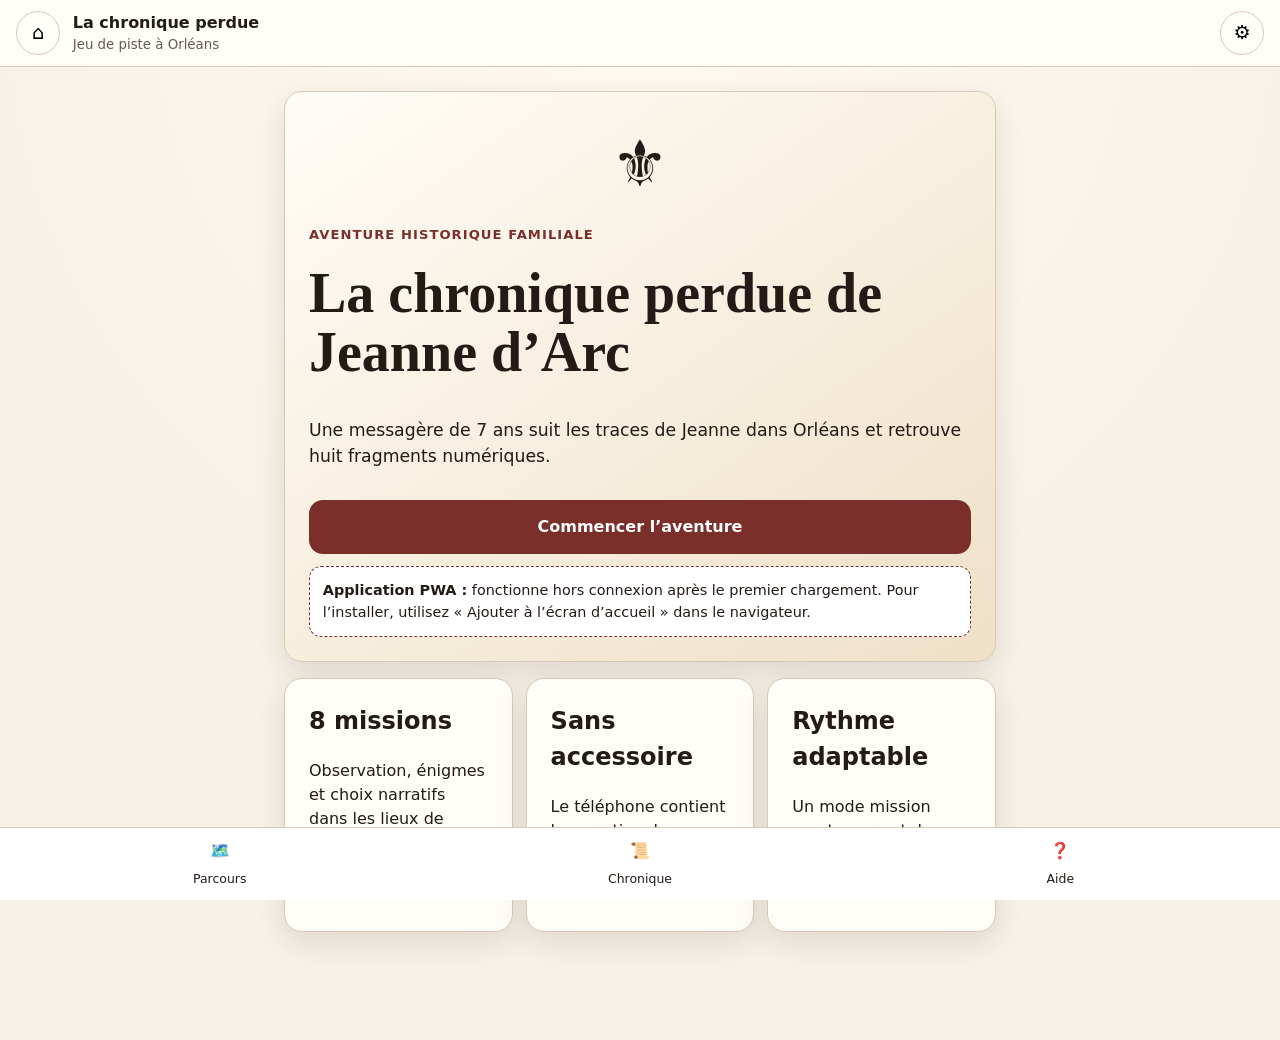
==== index.html @ 5a9aaa4d "Add files via upload" ====
<!doctype html>
<html lang="fr">
<head>
  <meta charset="utf-8">
  <meta name="viewport" content="width=device-width,initial-scale=1,viewport-fit=cover">
  <meta name="theme-color" content="#472d22">
  <meta name="description" content="Jeu de piste familial sur les traces de Jeanne d’Arc à Orléans.">
  <link rel="manifest" href="manifest.webmanifest">
  <link rel="icon" href="assets/icon-192.png">
  <link rel="apple-touch-icon" href="assets/icon-192.png">
  <link rel="stylesheet" href="styles.css">
  <title>La chronique perdue de Jeanne d’Arc</title>
</head>
<body>
  <a class="skip-link" href="#app">Aller au contenu</a>
  <header class="topbar">
    <button id="homeBtn" class="icon-btn" aria-label="Retour à l’accueil">⌂</button>
    <div>
      <strong>La chronique perdue</strong>
      <small id="subtitle">Jeu de piste à Orléans</small>
    </div>
    <button id="settingsBtn" class="icon-btn" aria-label="Ouvrir les réglages">⚙</button>
  </header>

  <main id="app" tabindex="-1" aria-live="polite"></main>

  <nav id="bottomNav" class="bottom-nav" aria-label="Navigation principale" hidden>
    <button data-nav="map">🗺️<span>Parcours</span></button>
    <button data-nav="chest">📜<span>Chronique</span></button>
    <button data-nav="help">❓<span>Aide</span></button>
  </nav>

  <dialog id="settingsDialog">
    <form method="dialog" class="dialog-card">
      <h2>Réglages</h2>
      <label class="switch-row"><span>Mode mission courte</span><input id="fatigueToggle" type="checkbox"></label>
      <label class="switch-row"><span>Lecture vocale</span><input id="speechToggle" type="checkbox"></label>
      <label>Contraste
        <select id="contrastSelect">
          <option value="normal">Normal</option>
          <option value="high">Renforcé</option>
        </select>
      </label>
      <button id="adultModeBtn" type="button" class="secondary">Mode adulte</button>
      <button value="close" class="primary">Fermer</button>
    </form>
  </dialog>

  <dialog id="adultDialog">
    <form method="dialog" class="dialog-card">
      <h2>Mode adulte</h2>
      <p class="muted">Ces commandes permettent de débloquer le parcours en cas d’imprévu.</p>
      <label>Étape active
        <select id="adultMissionSelect"></select>
      </label>
      <button id="adultUnlockBtn" type="button" class="secondary">Valider cette étape</button>
      <button id="adultResetBtn" type="button" class="danger">Réinitialiser l’aventure</button>
      <button value="close" class="primary">Fermer</button>
    </form>
  </dialog>

  <template id="toastTemplate"><div class="toast" role="status"></div></template>
  <script src="app.js" defer></script>
</body>
</html>
---- styles.css ----
:root{
  --bg:#f7f1e7;--surface:#fffdf8;--ink:#241a16;--muted:#685b53;--accent:#7a2f2a;--accent-2:#b68a3f;--line:#d8c8b7;--success:#2f6f4e;--danger:#9a2929;--shadow:0 10px 30px rgba(45,31,24,.12);--radius:18px
}
*{box-sizing:border-box}html{background:var(--bg);color:var(--ink);font-family:system-ui,-apple-system,Segoe UI,Roboto,sans-serif;line-height:1.5}body{margin:0;min-height:100vh;padding-bottom:84px;background:radial-gradient(circle at top,#fffaf0 0,var(--bg) 55%)}button,input,select,textarea{font:inherit}button{cursor:pointer}.skip-link{position:absolute;left:-999px}.skip-link:focus{left:1rem;top:1rem;background:#fff;padding:.7rem;z-index:99}.topbar{position:sticky;top:0;z-index:20;display:flex;align-items:center;gap:.8rem;padding:.7rem max(1rem,env(safe-area-inset-left));background:rgba(255,253,248,.96);backdrop-filter:blur(8px);border-bottom:1px solid var(--line)}.topbar>div{flex:1}.topbar strong,.topbar small{display:block}.topbar small{color:var(--muted)}.icon-btn{width:44px;height:44px;border:1px solid var(--line);border-radius:50%;background:var(--surface);font-size:1.2rem}main{width:min(760px,100%);margin:auto;padding:1rem}.hero,.card{background:var(--surface);border:1px solid var(--line);border-radius:var(--radius);box-shadow:var(--shadow)}.hero{padding:1.4rem;background:linear-gradient(145deg,#fffdf7,#efe0c7)}.hero-mark{font-size:4rem;text-align:center}.eyebrow{font-size:.82rem;letter-spacing:.08em;text-transform:uppercase;color:var(--accent);font-weight:800}.hero h1{font-family:Georgia,serif;font-size:clamp(2rem,7vw,3.5rem);line-height:1.05;margin:.4rem 0}.hero p{font-size:1.08rem}.stack{display:grid;gap:.8rem}.grid{display:grid;grid-template-columns:repeat(auto-fit,minmax(210px,1fr));gap:.8rem}.card{padding:1rem}.card h2,.card h3{margin-top:0}.muted{color:var(--muted)}.primary,.secondary,.danger,.choice,.big-action{display:block;width:100%;min-height:52px;border-radius:14px;padding:.8rem 1rem;font-weight:800;border:2px solid transparent}.primary,.big-action{background:var(--accent);color:#fff}.secondary{background:#fff;border-color:var(--accent);color:var(--accent)}.danger{background:#fff;border-color:var(--danger);color:var(--danger)}.choice{background:#fff;border-color:var(--line);text-align:left}.choice:hover,.choice:focus-visible{border-color:var(--accent);transform:translateY(-1px)}.choice.correct{border-color:var(--success);background:#eef8f2}.choice.wrong{border-color:var(--danger);background:#fff0ef}.progress{height:14px;background:#e4d9cc;border-radius:999px;overflow:hidden}.progress>span{display:block;height:100%;background:linear-gradient(90deg,var(--accent),var(--accent-2));transition:width .35s}.mission-list{display:grid;gap:.7rem}.mission-item{display:flex;gap:.8rem;align-items:center;padding:.9rem;background:var(--surface);border:1px solid var(--line);border-radius:14px}.mission-item.locked{opacity:.55}.mission-item.done{border-color:var(--success)}.mission-number{display:grid;place-items:center;flex:0 0 42px;height:42px;border-radius:50%;background:#efe1cf;font-weight:900}.fragment{display:inline-grid;place-items:center;min-width:72px;min-height:46px;padding:.4rem .8rem;border:2px solid var(--accent-2);background:#fff8dc;border-radius:8px;font-family:Georgia,serif;font-weight:900;box-shadow:0 3px 0 #c7a45f}.fragments{display:flex;gap:.6rem;flex-wrap:wrap}.fragment.locked{filter:grayscale(1);opacity:.32}.story-box{padding:1rem;border-left:5px solid var(--accent-2);background:#fff8e7;border-radius:8px}.observation-list{display:grid;gap:.6rem}.check-row{display:flex;align-items:center;gap:.7rem;padding:.75rem;border:1px solid var(--line);border-radius:12px;background:#fff}.check-row input{width:24px;height:24px}.bottom-nav{position:fixed;z-index:30;bottom:0;left:0;right:0;display:grid;grid-template-columns:repeat(3,1fr);padding:.45rem max(.6rem,env(safe-area-inset-left)) calc(.45rem + env(safe-area-inset-bottom));background:#fff;border-top:1px solid var(--line)}.bottom-nav button{border:0;background:none;display:grid;place-items:center;gap:.1rem;min-height:58px;color:var(--ink)}.bottom-nav span{font-size:.78rem}dialog{border:0;border-radius:20px;padding:0;max-width:min(92vw,480px);box-shadow:var(--shadow)}dialog::backdrop{background:rgba(20,12,8,.55)}.dialog-card{display:grid;gap:1rem;padding:1.2rem;min-width:min(86vw,420px)}label{display:grid;gap:.35rem;font-weight:700}input,select,textarea{width:100%;padding:.75rem;border:1px solid var(--line);border-radius:10px;background:#fff;color:var(--ink)}.switch-row{grid-template-columns:1fr auto;align-items:center}.switch-row input{width:26px;height:26px}.toast{position:fixed;left:50%;bottom:96px;transform:translateX(-50%);z-index:50;background:#241a16;color:white;padding:.8rem 1rem;border-radius:999px;box-shadow:var(--shadow);max-width:90vw;text-align:center}.badge{display:inline-block;padding:.25rem .55rem;border-radius:999px;background:#efe1cf;color:var(--accent);font-weight:800}.center{text-align:center}.large-icon{font-size:4rem}.final-scroll{font-family:Georgia,serif;font-size:clamp(1.3rem,5vw,2rem);text-align:center;background:#fff3c9;border:2px solid #b68a3f;padding:1.2rem;border-radius:10px}.drop-zone{display:flex;flex-wrap:wrap;gap:.5rem;min-height:70px;padding:.7rem;border:2px dashed var(--line);border-radius:12px;background:#fff}.draggable{touch-action:none}.hidden{display:none!important}body.high-contrast{--bg:#fff;--surface:#fff;--ink:#000;--muted:#222;--accent:#600;--accent-2:#6b4a00;--line:#555;--shadow:none}.install-note{border:1px dashed var(--accent);padding:.8rem;border-radius:12px;background:#fff}.small{font-size:.9rem}@media (min-width:700px){main{padding:1.5rem}.hero,.card{padding:1.5rem}}
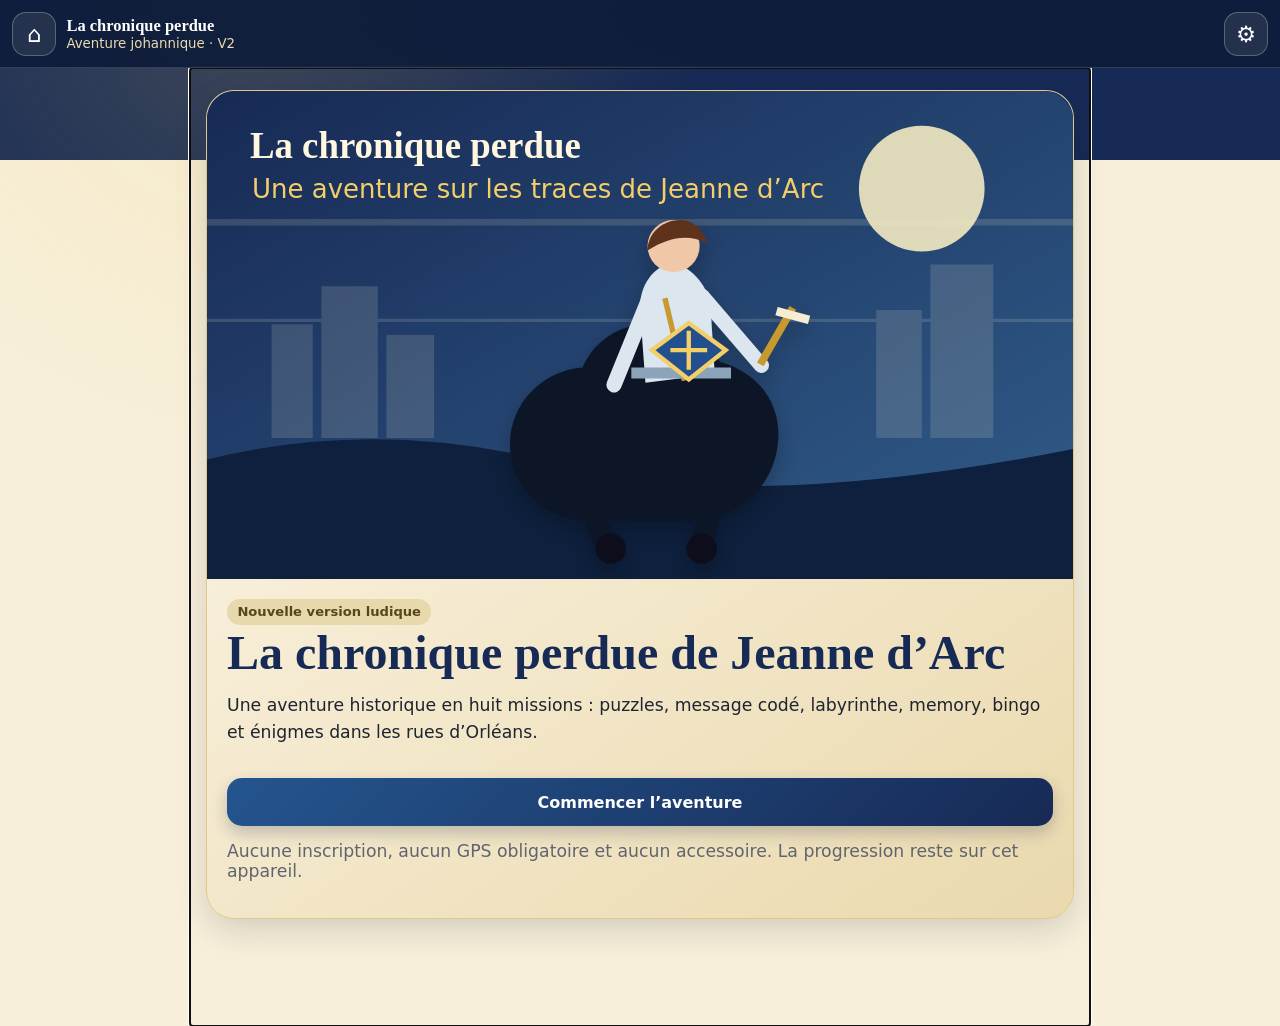
==== commit 9cbe5ebc: "Add files via upload" ====
--- a/index.html
+++ b/index.html
@@ -3,21 +3,28 @@
 <head>
   <meta charset="utf-8">
   <meta name="viewport" content="width=device-width,initial-scale=1,viewport-fit=cover">
-  <meta name="theme-color" content="#472d22">
-  <meta name="description" content="Jeu de piste familial sur les traces de Jeanne d’Arc à Orléans.">
+  <meta name="theme-color" content="#172a55">
+  <meta name="description" content="Jeu d’aventure historique familial sur les traces de Jeanne d’Arc à Orléans.">
+  <meta name="apple-mobile-web-app-capable" content="yes">
+  <meta name="apple-mobile-web-app-status-bar-style" content="black-translucent">
   <link rel="manifest" href="manifest.webmanifest">
   <link rel="icon" href="assets/icon-192.png">
   <link rel="apple-touch-icon" href="assets/icon-192.png">
   <link rel="stylesheet" href="styles.css">
-  <title>La chronique perdue de Jeanne d’Arc</title>
+  <title>La chronique perdue de Jeanne d’Arc — V2</title>
 </head>
 <body>
   <a class="skip-link" href="#app">Aller au contenu</a>
+
   <header class="topbar">
     <button id="homeBtn" class="icon-btn" aria-label="Retour à l’accueil">⌂</button>
-    <div>
+    <div class="brand">
       <strong>La chronique perdue</strong>
-      <small id="subtitle">Jeu de piste à Orléans</small>
+      <small id="subtitle">Aventure johannique · V2</small>
+    </div>
+    <div class="hud" id="hud" hidden aria-label="Progression">
+      <span title="Courage" id="courageHud">❤️❤️❤️</span>
+      <span title="Sceaux gagnés" id="sealHud">🛡️ 0</span>
     </div>
     <button id="settingsBtn" class="icon-btn" aria-label="Ouvrir les réglages">⚙</button>
   </header>
@@ -25,22 +32,28 @@
   <main id="app" tabindex="-1" aria-live="polite"></main>
 
   <nav id="bottomNav" class="bottom-nav" aria-label="Navigation principale" hidden>
-    <button data-nav="map">🗺️<span>Parcours</span></button>
-    <button data-nav="chest">📜<span>Chronique</span></button>
-    <button data-nav="help">❓<span>Aide</span></button>
+    <button data-nav="map" aria-label="Parcours"><span aria-hidden="true">🗺️</span><span>Parcours</span></button>
+    <button data-nav="inventory" aria-label="Inventaire"><span aria-hidden="true">🎒</span><span>Inventaire</span></button>
+    <button data-nav="chronicle" aria-label="Chronique"><span aria-hidden="true">📜</span><span>Chronique</span></button>
+    <button data-nav="help" aria-label="Aide"><span aria-hidden="true">❓</span><span>Aide</span></button>
   </nav>
 
   <dialog id="settingsDialog">
     <form method="dialog" class="dialog-card">
-      <h2>Réglages</h2>
+      <div class="dialog-heading">
+        <h2>Réglages</h2>
+        <button value="close" class="close-btn" aria-label="Fermer">×</button>
+      </div>
       <label class="switch-row"><span>Mode mission courte</span><input id="fatigueToggle" type="checkbox"></label>
-      <label class="switch-row"><span>Lecture vocale</span><input id="speechToggle" type="checkbox"></label>
+      <label class="switch-row"><span>Sons et voix</span><input id="soundToggle" type="checkbox"></label>
+      <label class="switch-row"><span>Réduire les animations</span><input id="motionToggle" type="checkbox"></label>
       <label>Contraste
         <select id="contrastSelect">
           <option value="normal">Normal</option>
           <option value="high">Renforcé</option>
         </select>
       </label>
+      <button id="installBtn" type="button" class="secondary" hidden>Installer l’application</button>
       <button id="adultModeBtn" type="button" class="secondary">Mode adulte</button>
       <button value="close" class="primary">Fermer</button>
     </form>
@@ -48,18 +61,22 @@
 
   <dialog id="adultDialog">
     <form method="dialog" class="dialog-card">
-      <h2>Mode adulte</h2>
-      <p class="muted">Ces commandes permettent de débloquer le parcours en cas d’imprévu.</p>
-      <label>Étape active
+      <div class="dialog-heading">
+        <h2>Mode adulte</h2>
+        <button value="close" class="close-btn" aria-label="Fermer">×</button>
+      </div>
+      <p class="muted">Ces commandes servent uniquement en cas de fermeture, de fatigue ou de blocage technique.</p>
+      <label>Étape à ouvrir
         <select id="adultMissionSelect"></select>
       </label>
       <button id="adultUnlockBtn" type="button" class="secondary">Valider cette étape</button>
+      <button id="adultCourageBtn" type="button" class="secondary">Rendre tout le courage</button>
       <button id="adultResetBtn" type="button" class="danger">Réinitialiser l’aventure</button>
       <button value="close" class="primary">Fermer</button>
     </form>
   </dialog>
 
-  <template id="toastTemplate"><div class="toast" role="status"></div></template>
+  <div id="toastRegion" class="toast-region" aria-live="assertive" aria-atomic="true"></div>
   <script src="app.js" defer></script>
 </body>
 </html>
--- a/styles.css
+++ b/styles.css
@@ -1,4 +1,68 @@
 :root{
-  --bg:#f7f1e7;--surface:#fffdf8;--ink:#241a16;--muted:#685b53;--accent:#7a2f2a;--accent-2:#b68a3f;--line:#d8c8b7;--success:#2f6f4e;--danger:#9a2929;--shadow:0 10px 30px rgba(45,31,24,.12);--radius:18px
+  --navy:#172a55;--navy-2:#0e1d3b;--blue:#24558f;--gold:#d7aa43;--gold-2:#f2ce68;
+  --red:#a93645;--green:#2d7a50;--paper:#f7efd9;--paper-2:#fffaf0;--ink:#1e2430;
+  --muted:#5f6570;--line:#d9cba8;--shadow:0 12px 32px rgba(21,28,50,.15);--radius:22px;
+  font-family:ui-rounded,"SF Pro Rounded","Segoe UI",system-ui,-apple-system,sans-serif;color-scheme:light;
 }
-*{box-sizing:border-box}html{background:var(--bg);color:var(--ink);font-family:system-ui,-apple-system,Segoe UI,Roboto,sans-serif;line-height:1.5}body{margin:0;min-height:100vh;padding-bottom:84px;background:radial-gradient(circle at top,#fffaf0 0,var(--bg) 55%)}button,input,select,textarea{font:inherit}button{cursor:pointer}.skip-link{position:absolute;left:-999px}.skip-link:focus{left:1rem;top:1rem;background:#fff;padding:.7rem;z-index:99}.topbar{position:sticky;top:0;z-index:20;display:flex;align-items:center;gap:.8rem;padding:.7rem max(1rem,env(safe-area-inset-left));background:rgba(255,253,248,.96);backdrop-filter:blur(8px);border-bottom:1px solid var(--line)}.topbar>div{flex:1}.topbar strong,.topbar small{display:block}.topbar small{color:var(--muted)}.icon-btn{width:44px;height:44px;border:1px solid var(--line);border-radius:50%;background:var(--surface);font-size:1.2rem}main{width:min(760px,100%);margin:auto;padding:1rem}.hero,.card{background:var(--surface);border:1px solid var(--line);border-radius:var(--radius);box-shadow:var(--shadow)}.hero{padding:1.4rem;background:linear-gradient(145deg,#fffdf7,#efe0c7)}.hero-mark{font-size:4rem;text-align:center}.eyebrow{font-size:.82rem;letter-spacing:.08em;text-transform:uppercase;color:var(--accent);font-weight:800}.hero h1{font-family:Georgia,serif;font-size:clamp(2rem,7vw,3.5rem);line-height:1.05;margin:.4rem 0}.hero p{font-size:1.08rem}.stack{display:grid;gap:.8rem}.grid{display:grid;grid-template-columns:repeat(auto-fit,minmax(210px,1fr));gap:.8rem}.card{padding:1rem}.card h2,.card h3{margin-top:0}.muted{color:var(--muted)}.primary,.secondary,.danger,.choice,.big-action{display:block;width:100%;min-height:52px;border-radius:14px;padding:.8rem 1rem;font-weight:800;border:2px solid transparent}.primary,.big-action{background:var(--accent);color:#fff}.secondary{background:#fff;border-color:var(--accent);color:var(--accent)}.danger{background:#fff;border-color:var(--danger);color:var(--danger)}.choice{background:#fff;border-color:var(--line);text-align:left}.choice:hover,.choice:focus-visible{border-color:var(--accent);transform:translateY(-1px)}.choice.correct{border-color:var(--success);background:#eef8f2}.choice.wrong{border-color:var(--danger);background:#fff0ef}.progress{height:14px;background:#e4d9cc;border-radius:999px;overflow:hidden}.progress>span{display:block;height:100%;background:linear-gradient(90deg,var(--accent),var(--accent-2));transition:width .35s}.mission-list{display:grid;gap:.7rem}.mission-item{display:flex;gap:.8rem;align-items:center;padding:.9rem;background:var(--surface);border:1px solid var(--line);border-radius:14px}.mission-item.locked{opacity:.55}.mission-item.done{border-color:var(--success)}.mission-number{display:grid;place-items:center;flex:0 0 42px;height:42px;border-radius:50%;background:#efe1cf;font-weight:900}.fragment{display:inline-grid;place-items:center;min-width:72px;min-height:46px;padding:.4rem .8rem;border:2px solid var(--accent-2);background:#fff8dc;border-radius:8px;font-family:Georgia,serif;font-weight:900;box-shadow:0 3px 0 #c7a45f}.fragments{display:flex;gap:.6rem;flex-wrap:wrap}.fragment.locked{filter:grayscale(1);opacity:.32}.story-box{padding:1rem;border-left:5px solid var(--accent-2);background:#fff8e7;border-radius:8px}.observation-list{display:grid;gap:.6rem}.check-row{display:flex;align-items:center;gap:.7rem;padding:.75rem;border:1px solid var(--line);border-radius:12px;background:#fff}.check-row input{width:24px;height:24px}.bottom-nav{position:fixed;z-index:30;bottom:0;left:0;right:0;display:grid;grid-template-columns:repeat(3,1fr);padding:.45rem max(.6rem,env(safe-area-inset-left)) calc(.45rem + env(safe-area-inset-bottom));background:#fff;border-top:1px solid var(--line)}.bottom-nav button{border:0;background:none;display:grid;place-items:center;gap:.1rem;min-height:58px;color:var(--ink)}.bottom-nav span{font-size:.78rem}dialog{border:0;border-radius:20px;padding:0;max-width:min(92vw,480px);box-shadow:var(--shadow)}dialog::backdrop{background:rgba(20,12,8,.55)}.dialog-card{display:grid;gap:1rem;padding:1.2rem;min-width:min(86vw,420px)}label{display:grid;gap:.35rem;font-weight:700}input,select,textarea{width:100%;padding:.75rem;border:1px solid var(--line);border-radius:10px;background:#fff;color:var(--ink)}.switch-row{grid-template-columns:1fr auto;align-items:center}.switch-row input{width:26px;height:26px}.toast{position:fixed;left:50%;bottom:96px;transform:translateX(-50%);z-index:50;background:#241a16;color:white;padding:.8rem 1rem;border-radius:999px;box-shadow:var(--shadow);max-width:90vw;text-align:center}.badge{display:inline-block;padding:.25rem .55rem;border-radius:999px;background:#efe1cf;color:var(--accent);font-weight:800}.center{text-align:center}.large-icon{font-size:4rem}.final-scroll{font-family:Georgia,serif;font-size:clamp(1.3rem,5vw,2rem);text-align:center;background:#fff3c9;border:2px solid #b68a3f;padding:1.2rem;border-radius:10px}.drop-zone{display:flex;flex-wrap:wrap;gap:.5rem;min-height:70px;padding:.7rem;border:2px dashed var(--line);border-radius:12px;background:#fff}.draggable{touch-action:none}.hidden{display:none!important}body.high-contrast{--bg:#fff;--surface:#fff;--ink:#000;--muted:#222;--accent:#600;--accent-2:#6b4a00;--line:#555;--shadow:none}.install-note{border:1px dashed var(--accent);padding:.8rem;border-radius:12px;background:#fff}.small{font-size:.9rem}@media (min-width:700px){main{padding:1.5rem}.hero,.card{padding:1.5rem}}
+*{box-sizing:border-box}
+[hidden]{display:none!important}
+html{min-height:100%;background:var(--navy-2)}
+body{margin:0;min-height:100vh;background:
+  radial-gradient(circle at 20% 0%,rgba(242,206,104,.18),transparent 28rem),
+  linear-gradient(180deg,var(--navy) 0 10rem,var(--paper) 10rem 100%);color:var(--ink)}
+button,input,select,textarea{font:inherit}
+button{touch-action:manipulation}
+button:focus-visible,input:focus-visible,select:focus-visible,textarea:focus-visible{outline:4px solid #ffcf48;outline-offset:3px}
+.skip-link{position:fixed;top:0;left:0;transform:translateY(-140%);background:#fff;color:#000;padding:.75rem;z-index:1000}.skip-link:focus{transform:none}
+.topbar{position:sticky;top:0;z-index:20;display:flex;align-items:center;gap:.65rem;min-height:68px;padding:calc(.55rem + env(safe-area-inset-top)) .75rem .55rem;color:#fff;background:rgba(14,29,59,.94);backdrop-filter:blur(14px);border-bottom:1px solid rgba(255,255,255,.14)}
+.brand{display:flex;flex-direction:column;min-width:0;flex:1}.brand strong{font-family:Georgia,serif;font-size:1.03rem;white-space:nowrap;overflow:hidden;text-overflow:ellipsis}.brand small{color:#e9dcae}
+.icon-btn,.close-btn{border:1px solid rgba(255,255,255,.25);background:rgba(255,255,255,.09);color:#fff;border-radius:14px;width:44px;height:44px;font-size:1.4rem;display:grid;place-items:center;cursor:pointer}
+.hud{display:flex;align-items:center;gap:.5rem;font-size:.82rem;white-space:nowrap}.hud span{padding:.38rem .5rem;border-radius:999px;background:rgba(255,255,255,.1)}
+main{width:min(900px,100%);margin:0 auto;padding:1rem 1rem calc(6.7rem + env(safe-area-inset-bottom));min-height:calc(100vh - 68px)}
+.bottom-nav{position:fixed;z-index:30;left:50%;bottom:max(.65rem,env(safe-area-inset-bottom));transform:translateX(-50%);width:min(680px,calc(100% - 1rem));display:grid;grid-template-columns:repeat(4,1fr);gap:.25rem;padding:.45rem;background:rgba(14,29,59,.96);border:1px solid rgba(255,255,255,.18);box-shadow:0 12px 30px rgba(0,0,0,.28);border-radius:22px;backdrop-filter:blur(16px)}
+.bottom-nav button{border:0;background:transparent;color:#fff;border-radius:16px;display:flex;flex-direction:column;align-items:center;gap:.14rem;padding:.52rem .2rem;cursor:pointer;font-size:.76rem}.bottom-nav button>span:first-child{font-size:1.35rem}.bottom-nav button.active{background:rgba(242,206,104,.2);color:#ffe9a8}
+.hero{overflow:hidden;position:relative;background:linear-gradient(145deg,#fffaf0,#ead9ad);border:1px solid #e0c987;border-radius:28px;box-shadow:var(--shadow)}
+.hero-visual{width:100%;aspect-ratio:16/9;display:block;object-fit:cover;background:var(--navy)}
+.hero-body{padding:1.25rem}.hero h1,.card h1{font:700 clamp(1.75rem,7vw,3rem)/1.02 Georgia,serif;color:var(--navy);margin:.25rem 0 .7rem}.hero p{font-size:1.08rem}
+.card{background:var(--paper-2);border:1px solid var(--line);border-radius:var(--radius);box-shadow:var(--shadow);padding:1.15rem}.card+.card{margin-top:1rem}
+.stack>*+*{margin-top:.9rem}.center{text-align:center}.muted{color:var(--muted)}.small{font-size:.88rem}.eyebrow{text-transform:uppercase;letter-spacing:.11em;font-weight:800;font-size:.78rem;color:#7c5b1c}.lead{font-size:1.1rem;line-height:1.58}.fine{font-size:.82rem;color:var(--muted)}
+.primary,.secondary,.danger,.choice,.tile-btn,.memory-card,.token,.dpad button,.bingo-card,.sort-card,.route-card{min-height:48px;border-radius:15px;border:0;padding:.78rem 1rem;font-weight:800;cursor:pointer;transition:transform .15s ease,box-shadow .15s ease,background .15s ease}
+.primary{width:100%;background:linear-gradient(135deg,var(--blue),var(--navy));color:#fff;box-shadow:0 7px 16px rgba(23,42,85,.24)}.primary:hover,.primary:active{transform:translateY(-1px)}
+.secondary{width:100%;background:#eee2c6;color:var(--navy);border:1px solid #d8c28e}.danger{width:100%;background:#ffe2e4;color:#751d28;border:1px solid #d89aa2}
+.button-row{display:flex;gap:.65rem;flex-wrap:wrap}.button-row>*{flex:1 1 180px}.compact{width:auto;min-height:42px;padding:.55rem .85rem}
+.badge{display:inline-flex;align-items:center;gap:.4rem;padding:.35rem .65rem;border-radius:999px;background:#e8d9ad;color:#59451d;font-weight:800;font-size:.82rem}.badge.blue{background:#dce8f5;color:#173e70}.badge.green{background:#dcefe4;color:#1e613c}
+.story-box{padding:1rem;border:1px solid #dbc68f;border-radius:18px;background:linear-gradient(135deg,#fff8e5,#f0dfb5);line-height:1.55}.story-box strong{color:var(--navy)}
+.fact-box{display:grid;grid-template-columns:auto 1fr;gap:.75rem;align-items:start;padding:.9rem;border-radius:17px;background:#e9f1f8;border:1px solid #c4d7e8}.fact-box .fact-icon{font-size:1.55rem}
+.progress-shell{height:12px;background:#dfd3b7;border-radius:999px;overflow:hidden}.progress-bar{height:100%;background:linear-gradient(90deg,var(--gold),var(--blue));border-radius:inherit;transition:width .45s ease}
+.map-head{display:flex;align-items:flex-end;justify-content:space-between;gap:1rem}.map-grid{display:grid;gap:.8rem;margin-top:1rem}.mission-card{display:grid;grid-template-columns:74px 1fr auto;gap:.8rem;align-items:center;background:#fffaf0;border:1px solid var(--line);border-radius:20px;padding:.72rem;box-shadow:0 5px 16px rgba(25,33,53,.08)}.mission-card.locked{opacity:.62;filter:saturate(.55)}.mission-card.completed{border-color:#83b69a;background:#f3fbf6}.mission-card img{width:74px;height:60px;object-fit:cover;border-radius:13px;background:var(--navy)}.mission-card h3{margin:0 0 .2rem;font:700 1.04rem Georgia,serif;color:var(--navy)}.mission-card p{margin:0;font-size:.84rem;color:var(--muted)}.mission-card .state{font-size:1.25rem}
+.mission-visual{width:100%;aspect-ratio:16/9;object-fit:cover;border-radius:18px;background:var(--navy);box-shadow:0 8px 20px rgba(16,28,50,.2)}
+.mission-title{display:flex;gap:.75rem;align-items:flex-start}.mission-number{display:grid;place-items:center;flex:0 0 48px;height:48px;border-radius:50%;background:var(--navy);color:#fff;font-weight:900}.mission-title h1{margin:0}.mission-title p{margin:.3rem 0 0}
+.game-panel{margin-top:1rem;padding:1rem;background:linear-gradient(180deg,#fffdf7,#f2e5c5);border:1px solid #d9c28b;border-radius:20px}.game-panel h2{font:700 1.45rem Georgia,serif;color:var(--navy);margin:.1rem 0 .6rem}.game-instructions{line-height:1.5;color:#404756}
+.game-status{display:flex;justify-content:space-between;align-items:center;gap:.7rem;margin:.8rem 0;padding:.65rem .8rem;border-radius:14px;background:#fff;border:1px dashed #c9b37e;font-size:.9rem}
+.puzzle-grid{display:grid;grid-template-columns:repeat(3,1fr);gap:5px;max-width:600px;margin:1rem auto;aspect-ratio:3/2;background:var(--navy);border:7px solid #d0a74c;border-radius:16px;overflow:hidden}.puzzle-tile{border:0;border-radius:5px;background-repeat:no-repeat;background-size:300% 200%;min-width:0;min-height:0;padding:0;cursor:pointer}.puzzle-tile.selected{outline:5px solid #ffdc61;outline-offset:-5px;filter:brightness(1.2)}.puzzle-tile.solved{animation:tileGlow .6s ease}
+@keyframes tileGlow{50%{filter:brightness(1.4);transform:scale(.97)}}
+.choice-grid{display:grid;gap:.65rem}.choice{width:100%;text-align:left;background:#fff;color:var(--ink);border:2px solid #d8c99f}.choice:hover{border-color:var(--blue)}.choice.correct{background:#daf1e3;border-color:#2d8a56}.choice.wrong{background:#ffe2e4;border-color:#b83545;animation:shake .35s ease}.choice[disabled]{cursor:default}
+@keyframes shake{25%{transform:translateX(-7px)}50%{transform:translateX(7px)}75%{transform:translateX(-4px)}}
+.legend-grid{display:grid;grid-template-columns:repeat(5,1fr);gap:.4rem;margin:1rem 0}.legend-item{text-align:center;padding:.65rem .25rem;background:#fff;border:1px solid var(--line);border-radius:13px}.legend-item span{display:block;font-size:1.6rem}.cipher-sequence{display:flex;justify-content:center;gap:.45rem;flex-wrap:wrap;margin:1rem 0}.cipher-symbol{display:grid;place-items:center;width:55px;height:55px;border-radius:15px;background:var(--navy);font-size:1.8rem}.letter-slots,.letter-bank,.date-slots{display:flex;justify-content:center;gap:.45rem;flex-wrap:wrap;margin:.9rem 0}.letter-slot{width:48px;height:52px;border:2px dashed #9f8851;border-radius:12px;background:#fff;display:grid;place-items:center;font-size:1.35rem;font-weight:900}.token{min-width:50px;background:#fff;border:2px solid #cbb681;color:var(--navy)}.token.used{opacity:.3;pointer-events:none}.token.good{background:#dff3e6;border-color:#4d9a69}
+.truth-card{padding:1rem;border-radius:17px;background:#fff;border:1px solid var(--line);text-align:center}.truth-actions{display:grid;grid-template-columns:1fr 1fr;gap:.6rem;margin-top:.8rem}
+.route-grid{display:grid;gap:.8rem}.route-card{display:grid;grid-template-columns:auto 1fr;gap:.8rem;text-align:left;background:#fff;border:2px solid #d5c49a}.route-card .route-icon{font-size:2rem}.route-meta{display:flex;gap:.4rem;flex-wrap:wrap;margin-top:.35rem}.risk{font-size:.75rem;border-radius:999px;padding:.2rem .45rem;background:#eee}.risk.low{background:#dff2e5;color:#23613d}.risk.medium{background:#fff0c6;color:#795c13}.risk.high{background:#ffe0e3;color:#7a1d2a}
+.maze-wrap{overflow:auto}.maze{--cols:5;display:grid;grid-template-columns:repeat(var(--cols),minmax(45px,1fr));gap:3px;max-width:430px;margin:1rem auto;background:#60472e;padding:6px;border-radius:16px}.cell{aspect-ratio:1;display:grid;place-items:center;border-radius:6px;background:#f1dfb6;font-size:1.5rem}.cell.wall{background:#60472e}.cell.patrol{background:#f2b6ba}.cell.exit{background:#b7dec4}.cell.player{box-shadow:inset 0 0 0 4px #1f4f8e;background:#e5edfa}.dpad{display:grid;grid-template-columns:repeat(3,58px);grid-template-rows:repeat(2,52px);justify-content:center;gap:.35rem}.dpad button{background:var(--navy);color:#fff;font-size:1.35rem;padding:0}.dpad .up{grid-column:2}.dpad .left{grid-column:1;grid-row:2}.dpad .down{grid-column:2;grid-row:2}.dpad .right{grid-column:3;grid-row:2}
+.icon-grid{display:grid;grid-template-columns:repeat(3,1fr);gap:.6rem}.icon-choice{min-height:95px;text-align:center;background:#fff;border:2px solid var(--line);border-radius:17px;padding:.65rem;cursor:pointer}.icon-choice span{display:block;font-size:2.2rem;margin-bottom:.25rem}.icon-choice.correct{background:#dff3e6;border-color:#3e9560}.icon-choice.wrong{background:#ffe0e4;border-color:#b73e4d}
+.sort-area{display:grid;grid-template-columns:1fr 1fr;gap:.65rem;margin-top:.8rem}.sort-zone{min-height:150px;padding:.7rem;border:2px dashed #b59e67;border-radius:16px;background:rgba(255,255,255,.55)}.sort-zone h3{font-size:.95rem;text-align:center;color:var(--navy);margin:.1rem 0 .6rem}.sort-zone.active{border-color:var(--blue);background:#e5effa}.sort-deck{display:grid;gap:.55rem;margin:1rem 0}.sort-card{text-align:left;background:#fff;border:2px solid var(--line)}.sort-card.selected{border-color:var(--gold);background:#fff5d7}.placed-card{font-size:.8rem;padding:.45rem;border-radius:10px;background:#fff;margin:.35rem 0;border:1px solid #d5c49a}
+.sequence-stage{display:flex;justify-content:center;gap:.55rem;min-height:82px;margin:1rem 0}.sigil{width:64px;height:64px;display:grid;place-items:center;border-radius:18px;background:#e8dcc0;border:2px solid #c2aa72;font-size:2rem;transition:transform .2s ease,background .2s ease}.sigil.flash{transform:scale(1.16);background:#ffe48a;box-shadow:0 0 0 7px rgba(242,206,104,.28)}.sequence-buttons{display:grid;grid-template-columns:repeat(4,1fr);gap:.55rem}.sequence-buttons button{min-height:68px;font-size:1.9rem;background:#fff;border:2px solid var(--line);border-radius:16px}
+.bingo-grid{display:grid;grid-template-columns:repeat(2,1fr);gap:.6rem}.bingo-card{text-align:center;background:#fff;border:2px solid var(--line);min-height:98px}.bingo-card span{display:block;font-size:2rem}.bingo-card.found{background:#dff3e6;border-color:#3d9660;transform:scale(.98)}
+.memory-grid{display:grid;grid-template-columns:repeat(4,1fr);gap:.5rem;perspective:800px}.memory-card{position:relative;min-height:100px;padding:.4rem;background:var(--navy);color:#fff;border:2px solid #d4b45f;transform-style:preserve-3d}.memory-card.revealed,.memory-card.matched{background:#fff;color:var(--ink)}.memory-card.matched{border-color:#3d9660;background:#e5f5ea}.memory-card .front{font-size:2rem}.memory-card .back{display:none;font-size:.78rem;font-weight:800}.memory-card.revealed .front,.memory-card.matched .front{display:none}.memory-card.revealed .back,.memory-card.matched .back{display:block}
+.fragments{display:flex;flex-wrap:wrap;gap:.5rem;justify-content:center}.fragment{font:800 .96rem Georgia,serif;color:#3e2c17;background:linear-gradient(135deg,#fff3c7,#e5c875);border:2px solid #a77b27;border-radius:10px;padding:.7rem .82rem;box-shadow:0 4px 8px rgba(73,51,15,.15);transform:rotate(var(--tilt,0deg))}.fragment.locked{filter:grayscale(1);opacity:.45}.fragment-button{cursor:pointer}.fragment-button.selected{opacity:.35;pointer-events:none}.chronicle-target{min-height:120px;padding:1rem;border:3px dashed #b08b3f;border-radius:18px;background:#f1dfb1;display:flex;align-items:center;align-content:center;justify-content:center;flex-wrap:wrap;gap:.45rem}
+.inventory-grid{display:grid;grid-template-columns:repeat(2,1fr);gap:.75rem}.inventory-item{padding:1rem;border-radius:18px;text-align:center;background:#fff;border:1px solid var(--line)}.inventory-item .item-icon{font-size:2.5rem}.inventory-item.locked{filter:grayscale(1);opacity:.5}.inventory-item h3{font-size:.95rem;margin:.45rem 0 .2rem;color:var(--navy)}
+.reward{position:relative;overflow:hidden;background:radial-gradient(circle at 50% 15%,#fff7c6,#ecd184 36%,#1e3f72 110%);min-height:70vh;display:grid;place-items:center;text-align:center;border-radius:28px;padding:2rem 1rem;box-shadow:var(--shadow)}.reward-icon{font-size:5rem;animation:rewardPop .8s cubic-bezier(.2,.9,.2,1.2)}@keyframes rewardPop{0%{transform:scale(.2) rotate(-20deg);opacity:0}70%{transform:scale(1.15) rotate(4deg)}100%{transform:scale(1);opacity:1}}.reward h1{font:800 2.2rem Georgia,serif;color:var(--navy);margin:.4rem 0}.seal-burst{position:absolute;inset:0;pointer-events:none}.spark{position:absolute;font-size:1.2rem;animation:spark 1.2s ease-out forwards}@keyframes spark{0%{transform:translate(0,0) scale(.3);opacity:0}20%{opacity:1}100%{transform:translate(var(--x),var(--y)) scale(1.1);opacity:0}}
+.diploma{background:#fff8df;border:8px double #a77b27;padding:1.4rem;text-align:center;border-radius:10px;box-shadow:var(--shadow)}.diploma h1{font:800 2rem Georgia,serif;color:var(--navy)}.diploma-name{font:800 2rem Georgia,serif;color:#8b2635;border-bottom:2px solid #c7a552;display:inline-block;padding:.2rem 1rem}.final-scroll{font:800 1.15rem Georgia,serif;background:#ead08a;padding:1rem;border-radius:12px;border:2px solid #a77b27;margin:1rem 0}.stars{font-size:1.6rem;letter-spacing:.15rem}
+.confetti{position:fixed;inset:0;pointer-events:none;z-index:90;overflow:hidden}.confetti i{position:absolute;top:-20px;width:10px;height:18px;background:var(--c);animation:fall var(--d) linear forwards;transform:rotate(var(--r))}@keyframes fall{to{transform:translate(var(--x),110vh) rotate(720deg)}}
+dialog{border:0;padding:0;background:transparent;max-width:min(520px,calc(100% - 1rem));width:100%}dialog::backdrop{background:rgba(4,10,24,.72);backdrop-filter:blur(3px)}.dialog-card{background:var(--paper-2);border:1px solid var(--line);border-radius:22px;padding:1rem;box-shadow:0 30px 80px rgba(0,0,0,.35)}.dialog-heading{display:flex;align-items:center;justify-content:space-between}.dialog-heading h2{margin:0;font-family:Georgia,serif;color:var(--navy)}.close-btn{color:var(--navy);background:#eee2c6;border-color:#d4bf89}.dialog-card label{display:flex;flex-direction:column;gap:.4rem;margin:.85rem 0;font-weight:700}.dialog-card select,.dialog-card input[type=text],.dialog-card textarea{width:100%;border:2px solid #cbb98f;border-radius:12px;padding:.75rem;background:#fff;color:var(--ink)}.switch-row{flex-direction:row!important;align-items:center;justify-content:space-between}.switch-row input{width:24px;height:24px}
+.setup-form label{display:block;font-weight:800;margin:.8rem 0}.setup-form input[type=text]{width:100%;padding:.85rem;border:2px solid #c9b47f;border-radius:14px;background:#fff}.helper-row{display:flex;align-items:center;gap:.55rem;padding:.8rem;border-radius:15px;background:#f1e5c9}.helper-row input{width:23px;height:23px}
+.toast-region{position:fixed;z-index:100;left:50%;bottom:calc(6.4rem + env(safe-area-inset-bottom));transform:translateX(-50%);width:min(520px,calc(100% - 1.2rem));display:grid;gap:.4rem;pointer-events:none}.toast{padding:.8rem 1rem;border-radius:14px;background:#111c35;color:#fff;box-shadow:0 8px 24px rgba(0,0,0,.28);animation:toastIn .25s ease}.toast.good{background:#1f6841}.toast.bad{background:#8b2534}@keyframes toastIn{from{transform:translateY(10px);opacity:0}}
+.hidden{display:none!important}
+body.high-contrast{--paper:#fff;--paper-2:#fff;--ink:#000;--muted:#292929;--line:#555;--blue:#003c78;--navy:#001f4b;--gold:#8a6100}body.high-contrast .card,body.high-contrast .hero{border-width:2px}body.high-contrast .choice,body.high-contrast .token{border-color:#333}
+body.reduced-motion *,body.reduced-motion *::before,body.reduced-motion *::after{animation-duration:.001ms!important;animation-iteration-count:1!important;scroll-behavior:auto!important;transition-duration:.001ms!important}
+@media(min-width:700px){main{padding-top:1.4rem}.map-grid{grid-template-columns:1fr 1fr}.route-grid{grid-template-columns:repeat(3,1fr)}.inventory-grid{grid-template-columns:repeat(4,1fr)}.bingo-grid{grid-template-columns:repeat(4,1fr)}.memory-grid{grid-template-columns:repeat(4,1fr)}.mission-card{grid-template-columns:95px 1fr auto}.mission-card img{width:95px;height:72px}}
+@media(max-width:430px){.hud{display:none!important}.mission-card{grid-template-columns:62px 1fr auto}.mission-card img{width:62px;height:55px}.memory-card{min-height:88px}.legend-grid{grid-template-columns:repeat(3,1fr)}.sort-area{grid-template-columns:1fr}.bingo-grid{grid-template-columns:1fr 1fr}.bottom-nav button{font-size:.68rem}}
+@media print{body{background:#fff}.topbar,.bottom-nav,.no-print,.toast-region{display:none!important}main{padding:0}.diploma{box-shadow:none;min-height:90vh;display:flex;flex-direction:column;justify-content:center}}
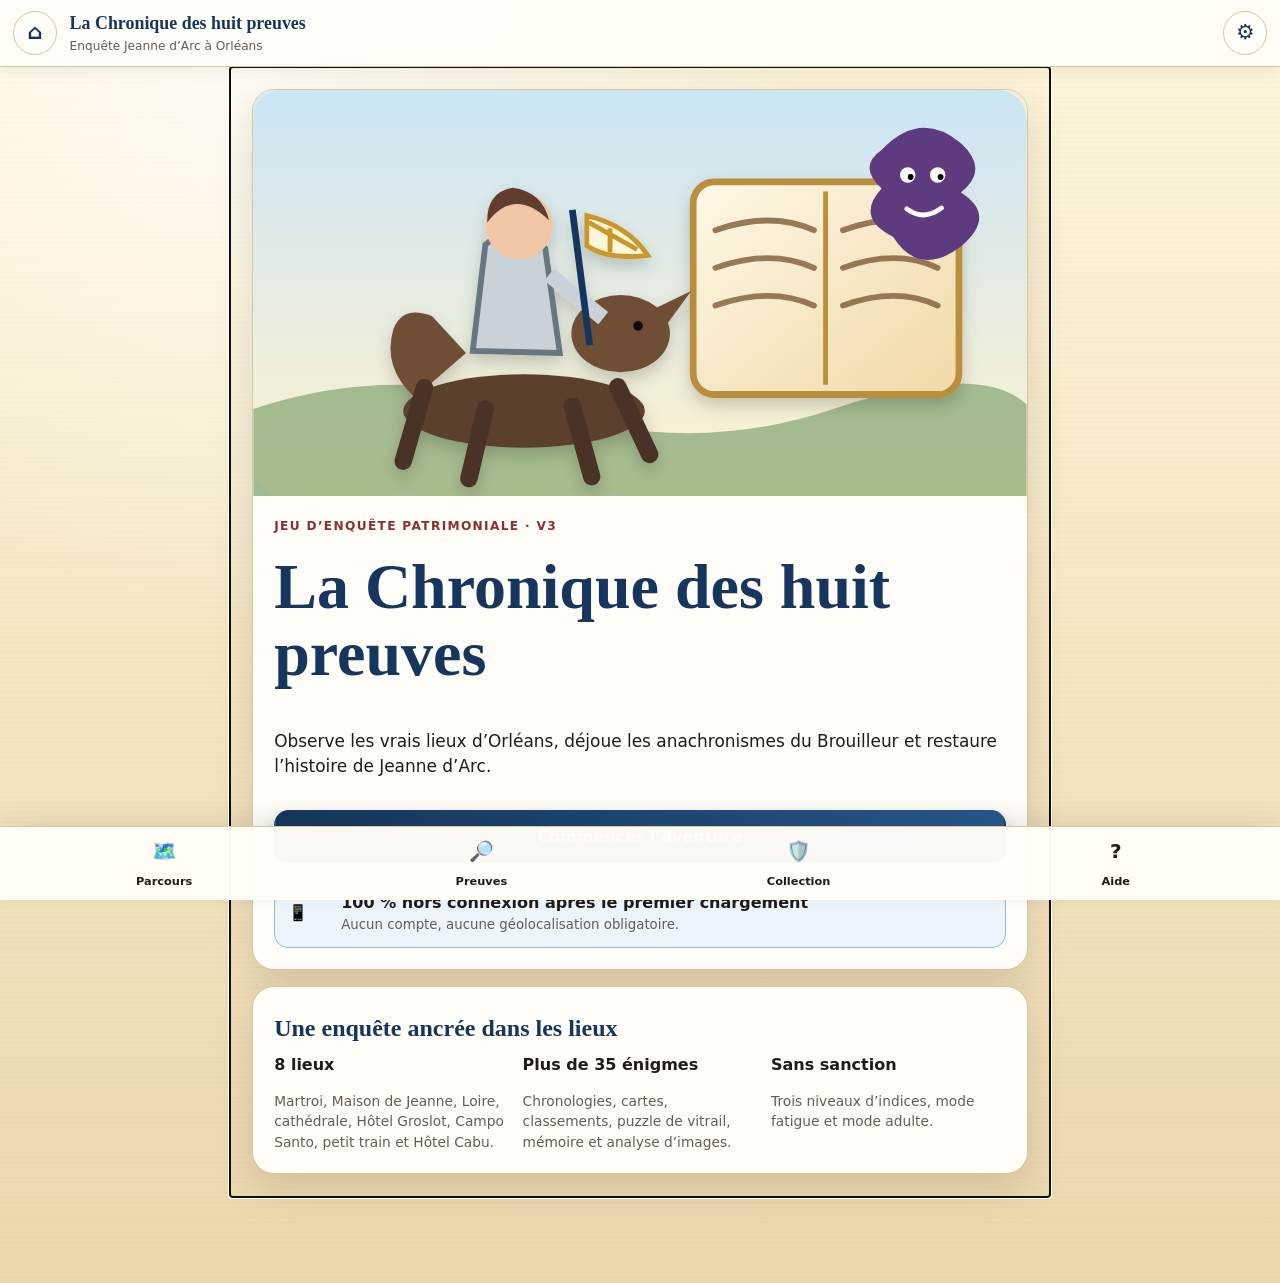
==== commit 3950899a: "Add files via upload" ====
--- a/index.html
+++ b/index.html
@@ -3,50 +3,44 @@
 <head>
   <meta charset="utf-8">
   <meta name="viewport" content="width=device-width,initial-scale=1,viewport-fit=cover">
-  <meta name="theme-color" content="#172a55">
-  <meta name="description" content="Jeu d’aventure historique familial sur les traces de Jeanne d’Arc à Orléans.">
+  <meta name="theme-color" content="#17365d">
+  <meta name="description" content="Jeu d’enquête patrimoniale familial sur Jeanne d’Arc et Orléans.">
   <meta name="apple-mobile-web-app-capable" content="yes">
-  <meta name="apple-mobile-web-app-status-bar-style" content="black-translucent">
+  <meta name="apple-mobile-web-app-status-bar-style" content="default">
+  <meta name="apple-mobile-web-app-title" content="Huit preuves">
   <link rel="manifest" href="manifest.webmanifest">
   <link rel="icon" href="assets/icon-192.png">
   <link rel="apple-touch-icon" href="assets/icon-192.png">
   <link rel="stylesheet" href="styles.css">
-  <title>La chronique perdue de Jeanne d’Arc — V2</title>
+  <title>La Chronique des huit preuves</title>
 </head>
 <body>
   <a class="skip-link" href="#app">Aller au contenu</a>
 
   <header class="topbar">
-    <button id="homeBtn" class="icon-btn" aria-label="Retour à l’accueil">⌂</button>
-    <div class="brand">
-      <strong>La chronique perdue</strong>
-      <small id="subtitle">Aventure johannique · V2</small>
+    <button id="homeBtn" class="round-btn" type="button" aria-label="Retour à l’accueil">⌂</button>
+    <div class="topbar-title">
+      <strong>La Chronique des huit preuves</strong>
+      <small id="subtitle">Enquête Jeanne d’Arc à Orléans</small>
     </div>
-    <div class="hud" id="hud" hidden aria-label="Progression">
-      <span title="Courage" id="courageHud">❤️❤️❤️</span>
-      <span title="Sceaux gagnés" id="sealHud">🛡️ 0</span>
-    </div>
-    <button id="settingsBtn" class="icon-btn" aria-label="Ouvrir les réglages">⚙</button>
+    <button id="settingsBtn" class="round-btn" type="button" aria-label="Ouvrir les réglages">⚙</button>
   </header>
 
   <main id="app" tabindex="-1" aria-live="polite"></main>
 
   <nav id="bottomNav" class="bottom-nav" aria-label="Navigation principale" hidden>
-    <button data-nav="map" aria-label="Parcours"><span aria-hidden="true">🗺️</span><span>Parcours</span></button>
-    <button data-nav="inventory" aria-label="Inventaire"><span aria-hidden="true">🎒</span><span>Inventaire</span></button>
-    <button data-nav="chronicle" aria-label="Chronique"><span aria-hidden="true">📜</span><span>Chronique</span></button>
-    <button data-nav="help" aria-label="Aide"><span aria-hidden="true">❓</span><span>Aide</span></button>
+    <button type="button" data-nav="map"><span aria-hidden="true">🗺️</span><small>Parcours</small></button>
+    <button type="button" data-nav="evidence"><span aria-hidden="true">🔎</span><small>Preuves</small></button>
+    <button type="button" data-nav="inventory"><span aria-hidden="true">🛡️</span><small>Collection</small></button>
+    <button type="button" data-nav="help"><span aria-hidden="true">?</span><small>Aide</small></button>
   </nav>
 
   <dialog id="settingsDialog">
     <form method="dialog" class="dialog-card">
-      <div class="dialog-heading">
-        <h2>Réglages</h2>
-        <button value="close" class="close-btn" aria-label="Fermer">×</button>
-      </div>
-      <label class="switch-row"><span>Mode mission courte</span><input id="fatigueToggle" type="checkbox"></label>
-      <label class="switch-row"><span>Sons et voix</span><input id="soundToggle" type="checkbox"></label>
-      <label class="switch-row"><span>Réduire les animations</span><input id="motionToggle" type="checkbox"></label>
+      <div class="dialog-head"><h2>Réglages</h2><button class="round-btn" value="close" aria-label="Fermer">×</button></div>
+      <label class="switch-row"><span><strong>Mode mission courte</strong><small>Une épreuve essentielle par lieu</small></span><input id="fatigueToggle" type="checkbox"></label>
+      <label class="switch-row"><span><strong>Lecture vocale</strong><small>Lecture à la demande des narrations</small></span><input id="speechToggle" type="checkbox"></label>
+      <label class="switch-row"><span><strong>Animations réduites</strong><small>Limite les mouvements décoratifs</small></span><input id="motionToggle" type="checkbox"></label>
       <label>Contraste
         <select id="contrastSelect">
           <option value="normal">Normal</option>
@@ -54,29 +48,38 @@
         </select>
       </label>
       <button id="installBtn" type="button" class="secondary" hidden>Installer l’application</button>
-      <button id="adultModeBtn" type="button" class="secondary">Mode adulte</button>
-      <button value="close" class="primary">Fermer</button>
+      <button id="adultModeBtn" type="button" class="secondary">Ouvrir le mode adulte</button>
+      <button value="close" class="primary">Terminer</button>
     </form>
   </dialog>
 
   <dialog id="adultDialog">
     <form method="dialog" class="dialog-card">
-      <div class="dialog-heading">
-        <h2>Mode adulte</h2>
-        <button value="close" class="close-btn" aria-label="Fermer">×</button>
-      </div>
-      <p class="muted">Ces commandes servent uniquement en cas de fermeture, de fatigue ou de blocage technique.</p>
-      <label>Étape à ouvrir
+      <div class="dialog-head"><h2>Mode adulte</h2><button class="round-btn" value="close" aria-label="Fermer">×</button></div>
+      <p class="muted">Utilisez ces commandes uniquement en cas de fermeture, de fatigue ou de difficulté technique.</p>
+      <label>Mission à ouvrir
         <select id="adultMissionSelect"></select>
       </label>
-      <button id="adultUnlockBtn" type="button" class="secondary">Valider cette étape</button>
-      <button id="adultCourageBtn" type="button" class="secondary">Rendre tout le courage</button>
-      <button id="adultResetBtn" type="button" class="danger">Réinitialiser l’aventure</button>
+      <button id="adultOpenBtn" type="button" class="secondary">Ouvrir cette mission</button>
+      <button id="adultCompleteBtn" type="button" class="secondary">Valider cette mission</button>
+      <button id="adultFinalBtn" type="button" class="secondary">Débloquer le Tribunal final</button>
+      <button id="adultResetBtn" type="button" class="danger">Réinitialiser toute l’aventure</button>
       <button value="close" class="primary">Fermer</button>
     </form>
   </dialog>
 
-  <div id="toastRegion" class="toast-region" aria-live="assertive" aria-atomic="true"></div>
+  <dialog id="confirmDialog">
+    <form method="dialog" class="dialog-card">
+      <h2 id="confirmTitle">Confirmation</h2>
+      <p id="confirmText"></p>
+      <div class="button-row">
+        <button value="cancel" class="secondary">Annuler</button>
+        <button id="confirmAction" value="confirm" class="danger">Confirmer</button>
+      </div>
+    </form>
+  </dialog>
+
+  <template id="toastTemplate"><div class="toast" role="status"></div></template>
   <script src="app.js" defer></script>
 </body>
 </html>
--- a/styles.css
+++ b/styles.css
@@ -1,68 +1,59 @@
 :root{
-  --navy:#172a55;--navy-2:#0e1d3b;--blue:#24558f;--gold:#d7aa43;--gold-2:#f2ce68;
-  --red:#a93645;--green:#2d7a50;--paper:#f7efd9;--paper-2:#fffaf0;--ink:#1e2430;
-  --muted:#5f6570;--line:#d9cba8;--shadow:0 12px 32px rgba(21,28,50,.15);--radius:22px;
-  font-family:ui-rounded,"SF Pro Rounded","Segoe UI",system-ui,-apple-system,sans-serif;color-scheme:light;
+  --navy:#17365d;--navy-2:#285a8e;--gold:#c9972b;--gold-2:#e7c665;--cream:#fff6dc;--paper:#fffdf7;
+  --ink:#231b17;--muted:#665d55;--red:#8a3030;--violet:#5e3a7e;--green:#35694d;--green-soft:#edf7f1;
+  --line:#d6c7a5;--shadow:0 14px 40px rgba(52,40,27,.15);--radius:22px;--tap:52px;
 }
 *{box-sizing:border-box}
-[hidden]{display:none!important}
-html{min-height:100%;background:var(--navy-2)}
-body{margin:0;min-height:100vh;background:
-  radial-gradient(circle at 20% 0%,rgba(242,206,104,.18),transparent 28rem),
-  linear-gradient(180deg,var(--navy) 0 10rem,var(--paper) 10rem 100%);color:var(--ink)}
-button,input,select,textarea{font:inherit}
-button{touch-action:manipulation}
-button:focus-visible,input:focus-visible,select:focus-visible,textarea:focus-visible{outline:4px solid #ffcf48;outline-offset:3px}
-.skip-link{position:fixed;top:0;left:0;transform:translateY(-140%);background:#fff;color:#000;padding:.75rem;z-index:1000}.skip-link:focus{transform:none}
-.topbar{position:sticky;top:0;z-index:20;display:flex;align-items:center;gap:.65rem;min-height:68px;padding:calc(.55rem + env(safe-area-inset-top)) .75rem .55rem;color:#fff;background:rgba(14,29,59,.94);backdrop-filter:blur(14px);border-bottom:1px solid rgba(255,255,255,.14)}
-.brand{display:flex;flex-direction:column;min-width:0;flex:1}.brand strong{font-family:Georgia,serif;font-size:1.03rem;white-space:nowrap;overflow:hidden;text-overflow:ellipsis}.brand small{color:#e9dcae}
-.icon-btn,.close-btn{border:1px solid rgba(255,255,255,.25);background:rgba(255,255,255,.09);color:#fff;border-radius:14px;width:44px;height:44px;font-size:1.4rem;display:grid;place-items:center;cursor:pointer}
-.hud{display:flex;align-items:center;gap:.5rem;font-size:.82rem;white-space:nowrap}.hud span{padding:.38rem .5rem;border-radius:999px;background:rgba(255,255,255,.1)}
-main{width:min(900px,100%);margin:0 auto;padding:1rem 1rem calc(6.7rem + env(safe-area-inset-bottom));min-height:calc(100vh - 68px)}
-.bottom-nav{position:fixed;z-index:30;left:50%;bottom:max(.65rem,env(safe-area-inset-bottom));transform:translateX(-50%);width:min(680px,calc(100% - 1rem));display:grid;grid-template-columns:repeat(4,1fr);gap:.25rem;padding:.45rem;background:rgba(14,29,59,.96);border:1px solid rgba(255,255,255,.18);box-shadow:0 12px 30px rgba(0,0,0,.28);border-radius:22px;backdrop-filter:blur(16px)}
-.bottom-nav button{border:0;background:transparent;color:#fff;border-radius:16px;display:flex;flex-direction:column;align-items:center;gap:.14rem;padding:.52rem .2rem;cursor:pointer;font-size:.76rem}.bottom-nav button>span:first-child{font-size:1.35rem}.bottom-nav button.active{background:rgba(242,206,104,.2);color:#ffe9a8}
-.hero{overflow:hidden;position:relative;background:linear-gradient(145deg,#fffaf0,#ead9ad);border:1px solid #e0c987;border-radius:28px;box-shadow:var(--shadow)}
-.hero-visual{width:100%;aspect-ratio:16/9;display:block;object-fit:cover;background:var(--navy)}
-.hero-body{padding:1.25rem}.hero h1,.card h1{font:700 clamp(1.75rem,7vw,3rem)/1.02 Georgia,serif;color:var(--navy);margin:.25rem 0 .7rem}.hero p{font-size:1.08rem}
-.card{background:var(--paper-2);border:1px solid var(--line);border-radius:var(--radius);box-shadow:var(--shadow);padding:1.15rem}.card+.card{margin-top:1rem}
-.stack>*+*{margin-top:.9rem}.center{text-align:center}.muted{color:var(--muted)}.small{font-size:.88rem}.eyebrow{text-transform:uppercase;letter-spacing:.11em;font-weight:800;font-size:.78rem;color:#7c5b1c}.lead{font-size:1.1rem;line-height:1.58}.fine{font-size:.82rem;color:var(--muted)}
-.primary,.secondary,.danger,.choice,.tile-btn,.memory-card,.token,.dpad button,.bingo-card,.sort-card,.route-card{min-height:48px;border-radius:15px;border:0;padding:.78rem 1rem;font-weight:800;cursor:pointer;transition:transform .15s ease,box-shadow .15s ease,background .15s ease}
-.primary{width:100%;background:linear-gradient(135deg,var(--blue),var(--navy));color:#fff;box-shadow:0 7px 16px rgba(23,42,85,.24)}.primary:hover,.primary:active{transform:translateY(-1px)}
-.secondary{width:100%;background:#eee2c6;color:var(--navy);border:1px solid #d8c28e}.danger{width:100%;background:#ffe2e4;color:#751d28;border:1px solid #d89aa2}
-.button-row{display:flex;gap:.65rem;flex-wrap:wrap}.button-row>*{flex:1 1 180px}.compact{width:auto;min-height:42px;padding:.55rem .85rem}
-.badge{display:inline-flex;align-items:center;gap:.4rem;padding:.35rem .65rem;border-radius:999px;background:#e8d9ad;color:#59451d;font-weight:800;font-size:.82rem}.badge.blue{background:#dce8f5;color:#173e70}.badge.green{background:#dcefe4;color:#1e613c}
-.story-box{padding:1rem;border:1px solid #dbc68f;border-radius:18px;background:linear-gradient(135deg,#fff8e5,#f0dfb5);line-height:1.55}.story-box strong{color:var(--navy)}
-.fact-box{display:grid;grid-template-columns:auto 1fr;gap:.75rem;align-items:start;padding:.9rem;border-radius:17px;background:#e9f1f8;border:1px solid #c4d7e8}.fact-box .fact-icon{font-size:1.55rem}
-.progress-shell{height:12px;background:#dfd3b7;border-radius:999px;overflow:hidden}.progress-bar{height:100%;background:linear-gradient(90deg,var(--gold),var(--blue));border-radius:inherit;transition:width .45s ease}
-.map-head{display:flex;align-items:flex-end;justify-content:space-between;gap:1rem}.map-grid{display:grid;gap:.8rem;margin-top:1rem}.mission-card{display:grid;grid-template-columns:74px 1fr auto;gap:.8rem;align-items:center;background:#fffaf0;border:1px solid var(--line);border-radius:20px;padding:.72rem;box-shadow:0 5px 16px rgba(25,33,53,.08)}.mission-card.locked{opacity:.62;filter:saturate(.55)}.mission-card.completed{border-color:#83b69a;background:#f3fbf6}.mission-card img{width:74px;height:60px;object-fit:cover;border-radius:13px;background:var(--navy)}.mission-card h3{margin:0 0 .2rem;font:700 1.04rem Georgia,serif;color:var(--navy)}.mission-card p{margin:0;font-size:.84rem;color:var(--muted)}.mission-card .state{font-size:1.25rem}
-.mission-visual{width:100%;aspect-ratio:16/9;object-fit:cover;border-radius:18px;background:var(--navy);box-shadow:0 8px 20px rgba(16,28,50,.2)}
-.mission-title{display:flex;gap:.75rem;align-items:flex-start}.mission-number{display:grid;place-items:center;flex:0 0 48px;height:48px;border-radius:50%;background:var(--navy);color:#fff;font-weight:900}.mission-title h1{margin:0}.mission-title p{margin:.3rem 0 0}
-.game-panel{margin-top:1rem;padding:1rem;background:linear-gradient(180deg,#fffdf7,#f2e5c5);border:1px solid #d9c28b;border-radius:20px}.game-panel h2{font:700 1.45rem Georgia,serif;color:var(--navy);margin:.1rem 0 .6rem}.game-instructions{line-height:1.5;color:#404756}
-.game-status{display:flex;justify-content:space-between;align-items:center;gap:.7rem;margin:.8rem 0;padding:.65rem .8rem;border-radius:14px;background:#fff;border:1px dashed #c9b37e;font-size:.9rem}
-.puzzle-grid{display:grid;grid-template-columns:repeat(3,1fr);gap:5px;max-width:600px;margin:1rem auto;aspect-ratio:3/2;background:var(--navy);border:7px solid #d0a74c;border-radius:16px;overflow:hidden}.puzzle-tile{border:0;border-radius:5px;background-repeat:no-repeat;background-size:300% 200%;min-width:0;min-height:0;padding:0;cursor:pointer}.puzzle-tile.selected{outline:5px solid #ffdc61;outline-offset:-5px;filter:brightness(1.2)}.puzzle-tile.solved{animation:tileGlow .6s ease}
-@keyframes tileGlow{50%{filter:brightness(1.4);transform:scale(.97)}}
-.choice-grid{display:grid;gap:.65rem}.choice{width:100%;text-align:left;background:#fff;color:var(--ink);border:2px solid #d8c99f}.choice:hover{border-color:var(--blue)}.choice.correct{background:#daf1e3;border-color:#2d8a56}.choice.wrong{background:#ffe2e4;border-color:#b83545;animation:shake .35s ease}.choice[disabled]{cursor:default}
-@keyframes shake{25%{transform:translateX(-7px)}50%{transform:translateX(7px)}75%{transform:translateX(-4px)}}
-.legend-grid{display:grid;grid-template-columns:repeat(5,1fr);gap:.4rem;margin:1rem 0}.legend-item{text-align:center;padding:.65rem .25rem;background:#fff;border:1px solid var(--line);border-radius:13px}.legend-item span{display:block;font-size:1.6rem}.cipher-sequence{display:flex;justify-content:center;gap:.45rem;flex-wrap:wrap;margin:1rem 0}.cipher-symbol{display:grid;place-items:center;width:55px;height:55px;border-radius:15px;background:var(--navy);font-size:1.8rem}.letter-slots,.letter-bank,.date-slots{display:flex;justify-content:center;gap:.45rem;flex-wrap:wrap;margin:.9rem 0}.letter-slot{width:48px;height:52px;border:2px dashed #9f8851;border-radius:12px;background:#fff;display:grid;place-items:center;font-size:1.35rem;font-weight:900}.token{min-width:50px;background:#fff;border:2px solid #cbb681;color:var(--navy)}.token.used{opacity:.3;pointer-events:none}.token.good{background:#dff3e6;border-color:#4d9a69}
-.truth-card{padding:1rem;border-radius:17px;background:#fff;border:1px solid var(--line);text-align:center}.truth-actions{display:grid;grid-template-columns:1fr 1fr;gap:.6rem;margin-top:.8rem}
-.route-grid{display:grid;gap:.8rem}.route-card{display:grid;grid-template-columns:auto 1fr;gap:.8rem;text-align:left;background:#fff;border:2px solid #d5c49a}.route-card .route-icon{font-size:2rem}.route-meta{display:flex;gap:.4rem;flex-wrap:wrap;margin-top:.35rem}.risk{font-size:.75rem;border-radius:999px;padding:.2rem .45rem;background:#eee}.risk.low{background:#dff2e5;color:#23613d}.risk.medium{background:#fff0c6;color:#795c13}.risk.high{background:#ffe0e3;color:#7a1d2a}
-.maze-wrap{overflow:auto}.maze{--cols:5;display:grid;grid-template-columns:repeat(var(--cols),minmax(45px,1fr));gap:3px;max-width:430px;margin:1rem auto;background:#60472e;padding:6px;border-radius:16px}.cell{aspect-ratio:1;display:grid;place-items:center;border-radius:6px;background:#f1dfb6;font-size:1.5rem}.cell.wall{background:#60472e}.cell.patrol{background:#f2b6ba}.cell.exit{background:#b7dec4}.cell.player{box-shadow:inset 0 0 0 4px #1f4f8e;background:#e5edfa}.dpad{display:grid;grid-template-columns:repeat(3,58px);grid-template-rows:repeat(2,52px);justify-content:center;gap:.35rem}.dpad button{background:var(--navy);color:#fff;font-size:1.35rem;padding:0}.dpad .up{grid-column:2}.dpad .left{grid-column:1;grid-row:2}.dpad .down{grid-column:2;grid-row:2}.dpad .right{grid-column:3;grid-row:2}
-.icon-grid{display:grid;grid-template-columns:repeat(3,1fr);gap:.6rem}.icon-choice{min-height:95px;text-align:center;background:#fff;border:2px solid var(--line);border-radius:17px;padding:.65rem;cursor:pointer}.icon-choice span{display:block;font-size:2.2rem;margin-bottom:.25rem}.icon-choice.correct{background:#dff3e6;border-color:#3e9560}.icon-choice.wrong{background:#ffe0e4;border-color:#b73e4d}
-.sort-area{display:grid;grid-template-columns:1fr 1fr;gap:.65rem;margin-top:.8rem}.sort-zone{min-height:150px;padding:.7rem;border:2px dashed #b59e67;border-radius:16px;background:rgba(255,255,255,.55)}.sort-zone h3{font-size:.95rem;text-align:center;color:var(--navy);margin:.1rem 0 .6rem}.sort-zone.active{border-color:var(--blue);background:#e5effa}.sort-deck{display:grid;gap:.55rem;margin:1rem 0}.sort-card{text-align:left;background:#fff;border:2px solid var(--line)}.sort-card.selected{border-color:var(--gold);background:#fff5d7}.placed-card{font-size:.8rem;padding:.45rem;border-radius:10px;background:#fff;margin:.35rem 0;border:1px solid #d5c49a}
-.sequence-stage{display:flex;justify-content:center;gap:.55rem;min-height:82px;margin:1rem 0}.sigil{width:64px;height:64px;display:grid;place-items:center;border-radius:18px;background:#e8dcc0;border:2px solid #c2aa72;font-size:2rem;transition:transform .2s ease,background .2s ease}.sigil.flash{transform:scale(1.16);background:#ffe48a;box-shadow:0 0 0 7px rgba(242,206,104,.28)}.sequence-buttons{display:grid;grid-template-columns:repeat(4,1fr);gap:.55rem}.sequence-buttons button{min-height:68px;font-size:1.9rem;background:#fff;border:2px solid var(--line);border-radius:16px}
-.bingo-grid{display:grid;grid-template-columns:repeat(2,1fr);gap:.6rem}.bingo-card{text-align:center;background:#fff;border:2px solid var(--line);min-height:98px}.bingo-card span{display:block;font-size:2rem}.bingo-card.found{background:#dff3e6;border-color:#3d9660;transform:scale(.98)}
-.memory-grid{display:grid;grid-template-columns:repeat(4,1fr);gap:.5rem;perspective:800px}.memory-card{position:relative;min-height:100px;padding:.4rem;background:var(--navy);color:#fff;border:2px solid #d4b45f;transform-style:preserve-3d}.memory-card.revealed,.memory-card.matched{background:#fff;color:var(--ink)}.memory-card.matched{border-color:#3d9660;background:#e5f5ea}.memory-card .front{font-size:2rem}.memory-card .back{display:none;font-size:.78rem;font-weight:800}.memory-card.revealed .front,.memory-card.matched .front{display:none}.memory-card.revealed .back,.memory-card.matched .back{display:block}
-.fragments{display:flex;flex-wrap:wrap;gap:.5rem;justify-content:center}.fragment{font:800 .96rem Georgia,serif;color:#3e2c17;background:linear-gradient(135deg,#fff3c7,#e5c875);border:2px solid #a77b27;border-radius:10px;padding:.7rem .82rem;box-shadow:0 4px 8px rgba(73,51,15,.15);transform:rotate(var(--tilt,0deg))}.fragment.locked{filter:grayscale(1);opacity:.45}.fragment-button{cursor:pointer}.fragment-button.selected{opacity:.35;pointer-events:none}.chronicle-target{min-height:120px;padding:1rem;border:3px dashed #b08b3f;border-radius:18px;background:#f1dfb1;display:flex;align-items:center;align-content:center;justify-content:center;flex-wrap:wrap;gap:.45rem}
-.inventory-grid{display:grid;grid-template-columns:repeat(2,1fr);gap:.75rem}.inventory-item{padding:1rem;border-radius:18px;text-align:center;background:#fff;border:1px solid var(--line)}.inventory-item .item-icon{font-size:2.5rem}.inventory-item.locked{filter:grayscale(1);opacity:.5}.inventory-item h3{font-size:.95rem;margin:.45rem 0 .2rem;color:var(--navy)}
-.reward{position:relative;overflow:hidden;background:radial-gradient(circle at 50% 15%,#fff7c6,#ecd184 36%,#1e3f72 110%);min-height:70vh;display:grid;place-items:center;text-align:center;border-radius:28px;padding:2rem 1rem;box-shadow:var(--shadow)}.reward-icon{font-size:5rem;animation:rewardPop .8s cubic-bezier(.2,.9,.2,1.2)}@keyframes rewardPop{0%{transform:scale(.2) rotate(-20deg);opacity:0}70%{transform:scale(1.15) rotate(4deg)}100%{transform:scale(1);opacity:1}}.reward h1{font:800 2.2rem Georgia,serif;color:var(--navy);margin:.4rem 0}.seal-burst{position:absolute;inset:0;pointer-events:none}.spark{position:absolute;font-size:1.2rem;animation:spark 1.2s ease-out forwards}@keyframes spark{0%{transform:translate(0,0) scale(.3);opacity:0}20%{opacity:1}100%{transform:translate(var(--x),var(--y)) scale(1.1);opacity:0}}
-.diploma{background:#fff8df;border:8px double #a77b27;padding:1.4rem;text-align:center;border-radius:10px;box-shadow:var(--shadow)}.diploma h1{font:800 2rem Georgia,serif;color:var(--navy)}.diploma-name{font:800 2rem Georgia,serif;color:#8b2635;border-bottom:2px solid #c7a552;display:inline-block;padding:.2rem 1rem}.final-scroll{font:800 1.15rem Georgia,serif;background:#ead08a;padding:1rem;border-radius:12px;border:2px solid #a77b27;margin:1rem 0}.stars{font-size:1.6rem;letter-spacing:.15rem}
-.confetti{position:fixed;inset:0;pointer-events:none;z-index:90;overflow:hidden}.confetti i{position:absolute;top:-20px;width:10px;height:18px;background:var(--c);animation:fall var(--d) linear forwards;transform:rotate(var(--r))}@keyframes fall{to{transform:translate(var(--x),110vh) rotate(720deg)}}
-dialog{border:0;padding:0;background:transparent;max-width:min(520px,calc(100% - 1rem));width:100%}dialog::backdrop{background:rgba(4,10,24,.72);backdrop-filter:blur(3px)}.dialog-card{background:var(--paper-2);border:1px solid var(--line);border-radius:22px;padding:1rem;box-shadow:0 30px 80px rgba(0,0,0,.35)}.dialog-heading{display:flex;align-items:center;justify-content:space-between}.dialog-heading h2{margin:0;font-family:Georgia,serif;color:var(--navy)}.close-btn{color:var(--navy);background:#eee2c6;border-color:#d4bf89}.dialog-card label{display:flex;flex-direction:column;gap:.4rem;margin:.85rem 0;font-weight:700}.dialog-card select,.dialog-card input[type=text],.dialog-card textarea{width:100%;border:2px solid #cbb98f;border-radius:12px;padding:.75rem;background:#fff;color:var(--ink)}.switch-row{flex-direction:row!important;align-items:center;justify-content:space-between}.switch-row input{width:24px;height:24px}
-.setup-form label{display:block;font-weight:800;margin:.8rem 0}.setup-form input[type=text]{width:100%;padding:.85rem;border:2px solid #c9b47f;border-radius:14px;background:#fff}.helper-row{display:flex;align-items:center;gap:.55rem;padding:.8rem;border-radius:15px;background:#f1e5c9}.helper-row input{width:23px;height:23px}
-.toast-region{position:fixed;z-index:100;left:50%;bottom:calc(6.4rem + env(safe-area-inset-bottom));transform:translateX(-50%);width:min(520px,calc(100% - 1.2rem));display:grid;gap:.4rem;pointer-events:none}.toast{padding:.8rem 1rem;border-radius:14px;background:#111c35;color:#fff;box-shadow:0 8px 24px rgba(0,0,0,.28);animation:toastIn .25s ease}.toast.good{background:#1f6841}.toast.bad{background:#8b2534}@keyframes toastIn{from{transform:translateY(10px);opacity:0}}
+html{min-height:100%;background:#ead8ac;color:var(--ink);font-family:Inter,ui-sans-serif,system-ui,-apple-system,"Segoe UI",Roboto,Arial,sans-serif;line-height:1.5;scroll-behavior:smooth}
+body{margin:0;min-height:100vh;padding-bottom:86px;background:
+  radial-gradient(circle at 20% 5%,rgba(255,255,255,.72),transparent 35%),
+  repeating-linear-gradient(0deg,rgba(117,84,39,.025),rgba(117,84,39,.025) 1px,transparent 1px,transparent 5px),
+  linear-gradient(#fff6dc,#ead8ac)}
+button,input,select,textarea{font:inherit}button{cursor:pointer}button:disabled{cursor:not-allowed;opacity:.52}
+a{color:var(--navy);font-weight:750}.skip-link{position:fixed;left:-9999px;top:1rem;z-index:100;background:#fff;color:#000;padding:.8rem 1rem;border:3px solid #000;border-radius:8px}.skip-link:focus{left:1rem}
+.topbar{position:sticky;top:0;z-index:30;display:flex;align-items:center;gap:.8rem;padding:.65rem max(.8rem,env(safe-area-inset-left));background:rgba(255,253,247,.96);backdrop-filter:blur(10px);border-bottom:1px solid var(--line);box-shadow:0 4px 16px rgba(34,28,20,.07)}
+.topbar-title{flex:1;min-width:0}.topbar-title strong,.topbar-title small{display:block;overflow:hidden;text-overflow:ellipsis;white-space:nowrap}.topbar-title strong{font-family:Georgia,"Times New Roman",serif;color:var(--navy);font-size:1rem}.topbar-title small{color:var(--muted);font-size:.76rem}
+.round-btn{display:grid;place-items:center;flex:0 0 44px;width:44px;height:44px;border-radius:50%;border:1px solid var(--line);background:var(--paper);color:var(--navy);font-size:1.3rem;font-weight:900}
+.round-btn:focus-visible,.primary:focus-visible,.secondary:focus-visible,.choice:focus-visible,.tile:focus-visible,.nav-card:focus-visible{outline:4px solid rgba(40,90,142,.35);outline-offset:3px}
+main{width:min(820px,100%);margin:auto;padding:1rem}.screen{display:grid;gap:1rem}.screen-enter{animation:screenIn .32s ease-out}
+@keyframes screenIn{from{opacity:0;transform:translateY(10px)}to{opacity:1;transform:none}}
+.hero,.card,.parchment{background:var(--paper);border:1px solid var(--line);border-radius:var(--radius);box-shadow:var(--shadow)}
+.hero{overflow:hidden}.hero-visual{position:relative;background:linear-gradient(135deg,#d6ebf5,#fff0c6)}.hero-visual img{display:block;width:100%;height:auto;aspect-ratio:800/420;object-fit:cover}.hero-copy{padding:1.25rem}.hero h1,.screen-title{font-family:Georgia,"Times New Roman",serif;color:var(--navy);line-height:1.05;margin:.25rem 0 .7rem}.hero h1{font-size:clamp(2.1rem,9vw,4rem)}.screen-title{font-size:clamp(1.75rem,7vw,2.8rem)}
+.eyebrow{color:var(--red);font-size:.76rem;letter-spacing:.11em;text-transform:uppercase;font-weight:900}.lead{font-size:1.06rem}.muted{color:var(--muted)}.small{font-size:.86rem}.tiny{font-size:.76rem}.center{text-align:center}.stack{display:grid;gap:.85rem}.grid{display:grid;grid-template-columns:repeat(auto-fit,minmax(220px,1fr));gap:.85rem}.two-col{display:grid;gap:1rem}.card{padding:1rem}.card.compact{padding:.8rem}.card h2,.card h3{margin:.1rem 0 .45rem;color:var(--navy);font-family:Georgia,"Times New Roman",serif}.card p:last-child{margin-bottom:0}
+.parchment{padding:1rem;background:linear-gradient(135deg,#fffaf0,#f3dfb0);border:2px solid #c69b4a;position:relative}.parchment:before,.parchment:after{content:"";position:absolute;left:14px;right:14px;height:5px;border-top:1px solid rgba(128,89,34,.4);border-bottom:1px solid rgba(128,89,34,.25)}.parchment:before{top:9px}.parchment:after{bottom:9px}
+.primary,.secondary,.danger,.choice,.ghost,.tile,.nav-card{min-height:var(--tap);border-radius:15px;padding:.78rem 1rem;font-weight:850;border:2px solid transparent;transition:transform .15s ease,box-shadow .15s ease,border-color .15s ease,background .15s ease}
+.primary{background:linear-gradient(135deg,var(--navy),var(--navy-2));color:#fff;box-shadow:0 7px 16px rgba(23,54,93,.22)}.primary:hover:not(:disabled){transform:translateY(-1px)}.secondary{background:#fff;border-color:var(--navy);color:var(--navy)}.danger{background:#fff;border-color:var(--red);color:var(--red)}.ghost{background:transparent;border-color:var(--line);color:var(--ink)}.full{width:100%}.button-row{display:grid;grid-template-columns:repeat(2,minmax(0,1fr));gap:.7rem}.button-row.three{grid-template-columns:repeat(3,minmax(0,1fr))}
+.choice{display:flex;align-items:center;gap:.72rem;width:100%;background:#fff;border-color:var(--line);text-align:left;color:var(--ink)}.choice:hover{border-color:var(--navy-2)}.choice.selected{border-color:var(--navy);background:#edf4fb}.choice.correct{border-color:var(--green);background:var(--green-soft)}.choice.wrong{border-color:var(--red);background:#fff0ef}.choice-icon{font-size:1.45rem;flex:0 0 36px;text-align:center}.choice-copy{flex:1}.choice-copy strong,.choice-copy small{display:block}.choice-copy small{color:var(--muted);font-weight:600;margin-top:.1rem}
+.notice{padding:.85rem;border-left:5px solid var(--gold);background:#fff8e5;border-radius:10px}.notice.info{border-color:var(--navy-2);background:#edf6fb}.notice.success{border-color:var(--green);background:var(--green-soft)}.notice.warning{border-color:var(--red);background:#fff2ef}
+.character{display:grid;grid-template-columns:72px 1fr;gap:.8rem;align-items:start}.character-avatar{width:72px;height:72px;border-radius:50%;overflow:hidden;background:#efe2bf;border:3px solid var(--gold)}.character-avatar img{width:100%;height:100%;object-fit:cover}.speech-bubble{position:relative;padding:.9rem 1rem;background:#fff;border:2px solid var(--line);border-radius:18px}.speech-bubble:before{content:"";position:absolute;left:-12px;top:24px;width:20px;height:20px;background:#fff;border-left:2px solid var(--line);border-bottom:2px solid var(--line);transform:rotate(45deg)}
+.mission-hero{overflow:hidden}.mission-hero img{display:block;width:100%;aspect-ratio:800/420;object-fit:cover}.mission-hero-copy{padding:1rem}.mission-kicker{display:flex;justify-content:space-between;gap:.6rem;align-items:center}.pill{display:inline-flex;align-items:center;gap:.3rem;padding:.28rem .62rem;border-radius:999px;background:#efe2bd;color:#59401f;font-weight:850;font-size:.8rem}.pill.dark{background:var(--navy);color:#fff}.pill.success{background:#d8efe1;color:#24563d}
+.progress-shell{display:grid;gap:.3rem}.progress-label{display:flex;justify-content:space-between;font-size:.78rem;font-weight:800;color:var(--muted)}.progress{height:13px;border-radius:999px;background:#dfd4bc;overflow:hidden}.progress>span{display:block;height:100%;width:0;background:linear-gradient(90deg,var(--gold),#f4d568);transition:width .4s ease}
+.map-list{display:grid;gap:.75rem}.nav-card{display:grid;grid-template-columns:54px 1fr auto;gap:.75rem;align-items:center;width:100%;background:var(--paper);border-color:var(--line);text-align:left;color:var(--ink)}.nav-card.current{border-color:var(--gold);box-shadow:0 0 0 3px rgba(201,151,43,.16)}.nav-card.done{border-color:var(--green)}.nav-card.locked{opacity:.56}.nav-icon{display:grid;place-items:center;width:54px;height:54px;border-radius:14px;background:#efe1bd;font-size:1.7rem}.nav-copy strong,.nav-copy small{display:block}.nav-copy strong{color:var(--navy)}.nav-copy small{color:var(--muted);margin-top:.12rem}.nav-status{font-size:1.1rem}
+.bottom-nav{position:fixed;z-index:40;bottom:0;left:0;right:0;display:grid;grid-template-columns:repeat(4,1fr);padding:.35rem max(.35rem,env(safe-area-inset-left)) calc(.35rem + env(safe-area-inset-bottom));background:rgba(255,253,247,.98);border-top:1px solid var(--line);box-shadow:0 -7px 22px rgba(32,23,14,.08)}.bottom-nav button{display:grid;place-items:center;gap:.08rem;min-height:62px;border:0;background:none;color:var(--ink);border-radius:12px}.bottom-nav button.active{color:var(--navy);background:#eef4fb}.bottom-nav button>span{font-size:1.25rem;font-weight:900}.bottom-nav small{font-size:.71rem;font-weight:800}
+.seal-grid,.inventory-grid,.evidence-grid{display:grid;grid-template-columns:repeat(auto-fit,minmax(135px,1fr));gap:.75rem}.seal-card,.inventory-card,.evidence-card{min-height:140px;padding:.85rem;border:1px solid var(--line);border-radius:17px;background:var(--paper);text-align:center;display:grid;place-items:center;align-content:center;gap:.35rem}.seal-card.locked,.inventory-card.locked,.evidence-card.locked{filter:grayscale(1);opacity:.45}.seal-mark{display:grid;place-items:center;width:74px;height:74px;border-radius:50%;background:radial-gradient(circle,#ffe99d 0,#c9972b 62%,#8e641f 65%);border:4px double #fff4c6;color:#4f3516;font-size:2rem;box-shadow:0 7px 15px rgba(73,47,12,.22)}.stars{letter-spacing:.1em;color:#ba850e;font-size:1.1rem}
+.game-board{display:grid;gap:.8rem}.options-grid{display:grid;grid-template-columns:repeat(auto-fit,minmax(145px,1fr));gap:.7rem}.tile{background:#fff;border-color:var(--line);text-align:center;color:var(--ink);min-height:92px}.tile.selected{border-color:var(--navy);background:#edf4fb}.tile.correct{border-color:var(--green);background:var(--green-soft)}.tile.wrong{border-color:var(--red);background:#fff0ef}.tile .big{display:block;font-size:2rem;margin-bottom:.25rem}
+.order-list{display:grid;gap:.6rem}.order-item{display:grid;grid-template-columns:42px 1fr 86px;gap:.6rem;align-items:center;padding:.65rem;border:2px solid var(--line);border-radius:14px;background:#fff}.order-rank{display:grid;place-items:center;width:38px;height:38px;border-radius:50%;background:#efe2bd;font-weight:900}.order-controls{display:flex;gap:.35rem}.order-controls button{width:38px;height:38px;border:1px solid var(--line);border-radius:10px;background:#fff;color:var(--navy);font-weight:900}
+.sort-board{display:grid;gap:.8rem}.sort-pool{display:flex;flex-wrap:wrap;gap:.5rem;min-height:62px;padding:.7rem;border:2px dashed var(--line);border-radius:14px;background:rgba(255,255,255,.55)}.sort-card{padding:.6rem .75rem;border:2px solid var(--gold);border-radius:11px;background:#fff8df;font-weight:800;color:var(--ink)}.sort-card.active{box-shadow:0 0 0 4px rgba(40,90,142,.2);border-color:var(--navy)}.sort-zones{display:grid;gap:.7rem}.sort-zone{min-height:102px;padding:.7rem;border:2px dashed #ab9472;border-radius:15px;background:rgba(255,252,242,.8)}.sort-zone h3{font-size:1rem;margin:0 0 .5rem}.sort-zone .sort-card{display:block;width:100%;margin:.35rem 0;text-align:left}
+.match-grid{display:grid;gap:.65rem}.match-row{display:grid;grid-template-columns:minmax(0,1fr) minmax(0,1fr);gap:.6rem;align-items:center}.match-source{padding:.7rem;border-radius:12px;background:#f6e8c5;font-weight:850}.match-row select{min-height:48px;border:2px solid var(--line);border-radius:12px;background:#fff;color:var(--ink);padding:.5rem}
+.field-list{display:grid;gap:.55rem}.field-check{display:flex;gap:.7rem;align-items:center;padding:.75rem;border:2px solid var(--line);border-radius:13px;background:#fff}.field-check input{width:25px;height:25px;accent-color:var(--navy)}
+.date-track{display:grid;gap:.6rem}.date-scale{display:grid;grid-template-columns:repeat(5,1fr);gap:.35rem}.date-tick{padding:.55rem .2rem;text-align:center;border-radius:10px;background:#eee2c5;font-weight:850}.date-event{padding:.7rem;border-radius:12px;background:#fff;border:2px solid var(--line)}
+.memory-grid{display:grid;grid-template-columns:repeat(3,1fr);gap:.7rem}.memory-card{aspect-ratio:1;border:2px solid var(--line);border-radius:16px;background:linear-gradient(135deg,var(--navy),var(--navy-2));color:#fff;font-size:2rem;font-weight:900}.memory-card.revealed,.memory-card.matched{background:#fff8df;color:var(--ink);border-color:var(--gold)}
+.puzzle-grid{display:grid;grid-template-columns:repeat(3,1fr);gap:3px;max-width:420px;margin:auto;background:#4a3d31;padding:5px;border-radius:16px}.puzzle-piece{aspect-ratio:1;border:0;border-radius:5px;background:conic-gradient(from var(--rot),#285a8e 0 25%,#e8c75f 25% 45%,#8a3030 45% 65%,#cbe5f5 65% 100%);position:relative}.puzzle-piece:after{content:"✦";position:absolute;inset:0;display:grid;place-items:center;font-size:2rem;color:#fff;text-shadow:0 2px 4px #0005;transform:rotate(calc(-1 * var(--rot)))}
+.collect-grid{display:grid;grid-template-columns:repeat(auto-fit,minmax(140px,1fr));gap:.65rem}.collect-card{min-height:112px;padding:.75rem;border:2px solid var(--line);border-radius:16px;background:#fff;text-align:center;font-weight:850}.collect-card.found{background:var(--green-soft);border-color:var(--green)}.collect-card span{display:block;font-size:2rem}
+.map-board{position:relative;min-height:360px;border:3px solid #9e8253;border-radius:18px;overflow:hidden;background:linear-gradient(#e9dfbd,#f8edca)}.river{position:absolute;left:-5%;right:-5%;bottom:12%;height:65px;background:#6cb6d2;transform:rotate(-3deg);border-top:5px solid #bce6f2;border-bottom:5px solid #4d9ebd}.map-slot{position:absolute;width:94px;min-height:66px;border:2px dashed #765d39;border-radius:12px;background:rgba(255,255,255,.62);display:grid;place-items:center;text-align:center;padding:.3rem;font-size:.76rem;font-weight:850}.map-token-pool{display:flex;flex-wrap:wrap;gap:.45rem;margin-top:.7rem}.map-token{padding:.55rem .65rem;border:2px solid var(--gold);background:#fff8df;border-radius:11px;font-weight:850}.map-token.active{border-color:var(--navy);box-shadow:0 0 0 4px #285a8e2a}.map-slot.filled{border-style:solid;border-color:var(--green);background:#eaf6ee}
+.feedback{padding:.85rem;border-radius:14px;border:2px solid var(--line);background:#fff}.feedback.good{border-color:var(--green);background:var(--green-soft)}.feedback.bad{border-color:var(--red);background:#fff0ef}.feedback h3{margin:.1rem 0;color:inherit}.hint-box{padding:.8rem;border-radius:13px;background:#f2e6c7;border:2px dashed #b19055}.hint-actions{display:flex;gap:.5rem;flex-wrap:wrap}.hint-actions button{min-height:44px;padding:.55rem .8rem;border-radius:12px;border:1px solid var(--navy);background:#fff;color:var(--navy);font-weight:800}
+.reward{position:relative;overflow:hidden;text-align:center}.reward:before{content:"";position:absolute;inset:-40%;background:conic-gradient(transparent 0 20%,rgba(231,198,101,.35) 20% 35%,transparent 35% 55%,rgba(231,198,101,.35) 55% 70%,transparent 70%);animation:spin 9s linear infinite}.reward>*{position:relative}.reward-seal{display:grid;place-items:center;width:130px;height:130px;margin:.4rem auto;border-radius:50%;background:radial-gradient(circle,#fff3b3 0,#c9972b 58%,#754d13 62%);border:8px double #fff0a6;box-shadow:0 12px 30px rgba(81,54,16,.25);font-size:3.3rem;animation:sealIn .55s cubic-bezier(.2,.8,.2,1)}
+@keyframes sealIn{0%{transform:scale(.2) rotate(-20deg);opacity:0}70%{transform:scale(1.12) rotate(4deg)}100%{transform:scale(1);opacity:1}}@keyframes spin{to{transform:rotate(360deg)}}
+.brouilleur-strip{display:grid;grid-template-columns:90px 1fr;gap:.7rem;align-items:center;padding:.75rem;border-radius:16px;background:#f0e7f5;border:2px solid #8f6ca8}.brouilleur-strip img{width:90px;height:70px;object-fit:cover;object-position:center;border-radius:12px}.brouilleur-strip strong{color:#45235e}
+.score-row{display:grid;grid-template-columns:repeat(3,1fr);gap:.5rem}.score-box{padding:.7rem;border-radius:13px;background:#f7ecd1;text-align:center}.score-box strong,.score-box small{display:block}.score-box strong{font-size:1.45rem;color:var(--navy)}
+.certificate{padding:1.4rem;text-align:center;border:8px double var(--gold);background:linear-gradient(135deg,#fffdf7,#f2dfab);position:relative}.certificate h1{font-family:Georgia,"Times New Roman",serif;color:var(--navy);font-size:clamp(2rem,8vw,3.4rem)}.certificate-name{font-family:Georgia,"Times New Roman",serif;color:var(--red);font-size:clamp(2rem,10vw,4rem);margin:.3rem}.certificate-seals{display:flex;justify-content:center;gap:.25rem;flex-wrap:wrap}.certificate-seals span{font-size:1.5rem}
+.install-card{display:grid;grid-template-columns:42px 1fr;gap:.7rem;align-items:center;padding:.8rem;background:#edf4fb;border:1px solid #9ab8d1;border-radius:14px}.install-card strong,.install-card small{display:block}.install-card small{color:var(--muted)}
+dialog{border:0;border-radius:22px;padding:0;max-width:min(94vw,520px);box-shadow:0 25px 80px rgba(0,0,0,.35);background:var(--paper);color:var(--ink)}dialog::backdrop{background:rgba(18,14,11,.62);backdrop-filter:blur(3px)}.dialog-card{display:grid;gap:.95rem;padding:1.1rem;min-width:min(90vw,460px)}.dialog-head{display:flex;align-items:center;justify-content:space-between}.dialog-head h2{margin:0;color:var(--navy)}label{display:grid;gap:.35rem;font-weight:800}input,select,textarea{width:100%;min-height:48px;padding:.72rem;border:2px solid var(--line);border-radius:12px;background:#fff;color:var(--ink)}.switch-row{grid-template-columns:1fr auto;align-items:center;padding:.7rem;border:1px solid var(--line);border-radius:13px}.switch-row span strong,.switch-row span small{display:block}.switch-row span small{font-weight:600;color:var(--muted)}.switch-row input{width:27px;height:27px;min-height:0;accent-color:var(--navy)}
+.toast{position:fixed;left:50%;bottom:95px;transform:translateX(-50%);z-index:80;max-width:min(92vw,520px);padding:.85rem 1rem;border-radius:999px;background:#231b17;color:#fff;text-align:center;font-weight:800;box-shadow:0 10px 30px rgba(0,0,0,.25);animation:toastIn .2s ease-out}@keyframes toastIn{from{opacity:0;transform:translate(-50%,12px)}to{opacity:1;transform:translate(-50%,0)}}
 .hidden{display:none!important}
-body.high-contrast{--paper:#fff;--paper-2:#fff;--ink:#000;--muted:#292929;--line:#555;--blue:#003c78;--navy:#001f4b;--gold:#8a6100}body.high-contrast .card,body.high-contrast .hero{border-width:2px}body.high-contrast .choice,body.high-contrast .token{border-color:#333}
-body.reduced-motion *,body.reduced-motion *::before,body.reduced-motion *::after{animation-duration:.001ms!important;animation-iteration-count:1!important;scroll-behavior:auto!important;transition-duration:.001ms!important}
-@media(min-width:700px){main{padding-top:1.4rem}.map-grid{grid-template-columns:1fr 1fr}.route-grid{grid-template-columns:repeat(3,1fr)}.inventory-grid{grid-template-columns:repeat(4,1fr)}.bingo-grid{grid-template-columns:repeat(4,1fr)}.memory-grid{grid-template-columns:repeat(4,1fr)}.mission-card{grid-template-columns:95px 1fr auto}.mission-card img{width:95px;height:72px}}
-@media(max-width:430px){.hud{display:none!important}.mission-card{grid-template-columns:62px 1fr auto}.mission-card img{width:62px;height:55px}.memory-card{min-height:88px}.legend-grid{grid-template-columns:repeat(3,1fr)}.sort-area{grid-template-columns:1fr}.bingo-grid{grid-template-columns:1fr 1fr}.bottom-nav button{font-size:.68rem}}
-@media print{body{background:#fff}.topbar,.bottom-nav,.no-print,.toast-region{display:none!important}main{padding:0}.diploma{box-shadow:none;min-height:90vh;display:flex;flex-direction:column;justify-content:center}}
+body.high-contrast{--navy:#001f54;--navy-2:#003d8f;--gold:#6f5100;--cream:#fff;--paper:#fff;--ink:#000;--muted:#202020;--red:#740000;--violet:#38005c;--green:#005f2d;--line:#444;--shadow:none;background:#fff}body.high-contrast .hero-visual{background:#fff}body.high-contrast .choice,body.high-contrast .tile,body.high-contrast .nav-card{border-width:3px}
+body.reduced-motion *,body.reduced-motion *:before,body.reduced-motion *:after{animation:none!important;transition:none!important;scroll-behavior:auto!important}
+@media (min-width:720px){main{padding:1.4rem}.hero-copy,.mission-hero-copy,.card{padding:1.3rem}.two-col{grid-template-columns:1.1fr .9fr}.sort-zones{grid-template-columns:repeat(auto-fit,minmax(190px,1fr))}.topbar-title strong{font-size:1.12rem}.order-item{grid-template-columns:46px 1fr 100px}}
+@media print{body{background:#fff;padding:0}.topbar,.bottom-nav,.no-print,dialog{display:none!important}main{width:100%;padding:0}.certificate{min-height:90vh;display:grid;align-content:center;box-shadow:none;border:10px double #8a6721}.screen>*:not(.certificate){display:none!important}}
+.character-avatar{display:grid;place-items:center;font-size:2rem}
+.confetti{position:fixed;inset:0;pointer-events:none;z-index:100;overflow:hidden}.confetti i{position:absolute;top:-20px;width:11px;height:18px;border-radius:3px;background:var(--gold);animation:confettiFall 1.45s ease-in forwards}.confetti i:nth-child(3n){background:var(--navy-2)}.confetti i:nth-child(3n+1){background:var(--red)}.confetti i:nth-child(4n){border-radius:50%;background:var(--violet)}@keyframes confettiFall{0%{transform:translate(0,-20px) rotate(0);opacity:1}100%{transform:translate(var(--x),105vh) rotate(720deg);opacity:.1}}
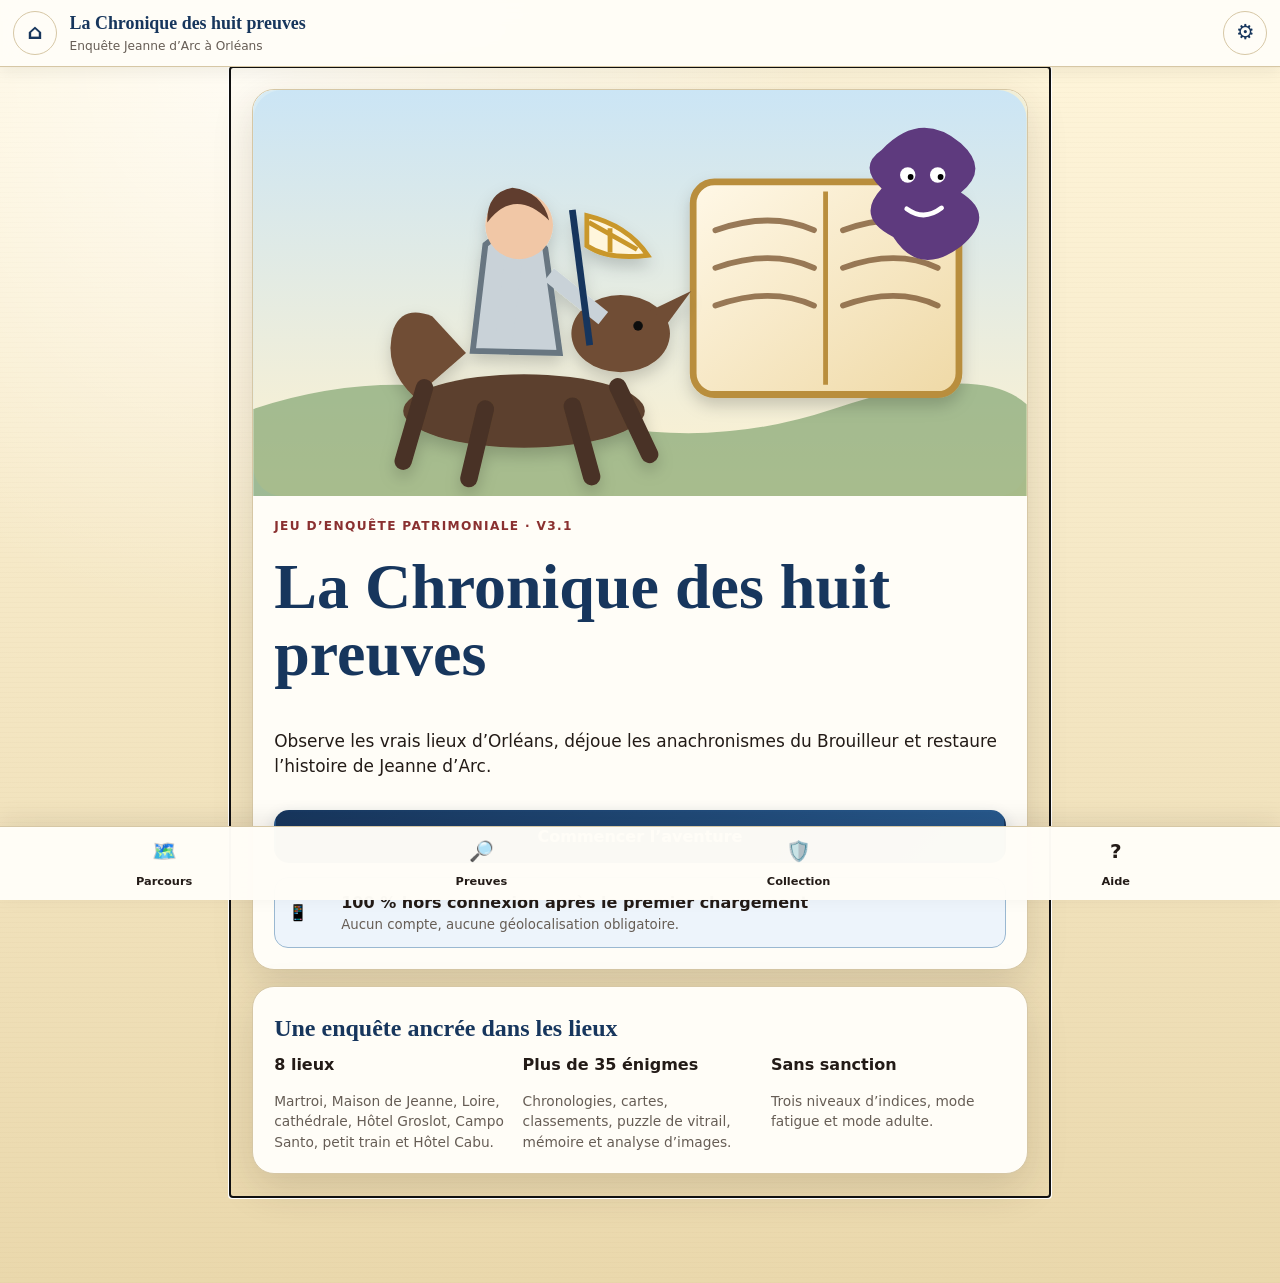
==== commit 8e3cff97: "Add files via upload" ====
--- a/index.html
+++ b/index.html
@@ -12,7 +12,7 @@
   <link rel="icon" href="assets/icon-192.png">
   <link rel="apple-touch-icon" href="assets/icon-192.png">
   <link rel="stylesheet" href="styles.css">
-  <title>La Chronique des huit preuves</title>
+  <title>La Chronique des huit preuves — V3.1</title>
 </head>
 <body>
   <a class="skip-link" href="#app">Aller au contenu</a>
--- a/styles.css
+++ b/styles.css
@@ -57,3 +57,8 @@
 @media print{body{background:#fff;padding:0}.topbar,.bottom-nav,.no-print,dialog{display:none!important}main{width:100%;padding:0}.certificate{min-height:90vh;display:grid;align-content:center;box-shadow:none;border:10px double #8a6721}.screen>*:not(.certificate){display:none!important}}
 .character-avatar{display:grid;place-items:center;font-size:2rem}
 .confetti{position:fixed;inset:0;pointer-events:none;z-index:100;overflow:hidden}.confetti i{position:absolute;top:-20px;width:11px;height:18px;border-radius:3px;background:var(--gold);animation:confettiFall 1.45s ease-in forwards}.confetti i:nth-child(3n){background:var(--navy-2)}.confetti i:nth-child(3n+1){background:var(--red)}.confetti i:nth-child(4n){border-radius:50%;background:var(--violet)}@keyframes confettiFall{0%{transform:translate(0,-20px) rotate(0);opacity:1}100%{transform:translate(var(--x),105vh) rotate(720deg);opacity:.1}}
+
+/* V3.1 — transitions guidées entre les étapes */
+.transition-card{overflow:hidden}.transition-visual{position:relative;min-height:190px;border-radius:18px;overflow:hidden;background:linear-gradient(135deg,#e8d7aa,#f8f1de);border:2px solid var(--gold)}.transition-visual img{width:100%;height:210px;object-fit:cover;display:block}.route-pulse{position:absolute;right:1rem;bottom:1rem;display:grid;place-items:center;width:54px;height:54px;border-radius:50%;background:var(--navy);color:#fff;font-size:1.7rem;box-shadow:0 8px 20px rgba(0,0,0,.25);animation:routePulse 1.8s ease-in-out infinite}.destination-details{display:grid;gap:.7rem}.destination-details>div{display:grid;grid-template-columns:42px 1fr;gap:.7rem;align-items:start;padding:.8rem;border-radius:14px;background:#f5ead0;border:1px solid #cbb47b}.destination-details span{font-size:1.55rem}.destination-details p{margin:0}.quest-clue{display:grid;grid-template-columns:46px 1fr;gap:.75rem;align-items:start;padding:1rem;border-radius:16px;background:linear-gradient(135deg,#eee4f5,#ddd0ea);border:2px solid #8f6ca8}.quest-clue>span{font-size:1.8rem}.quest-clue p{margin:.3rem 0 0}.button-link{display:flex;align-items:center;justify-content:center;text-decoration:none;min-height:50px}@keyframes routePulse{0%,100%{transform:translateX(0)}50%{transform:translateX(6px)}}
+body.reduced-motion .route-pulse{animation:none}
+@media(min-width:720px){.destination-details{grid-template-columns:1fr 1fr}.transition-visual img{height:250px}}
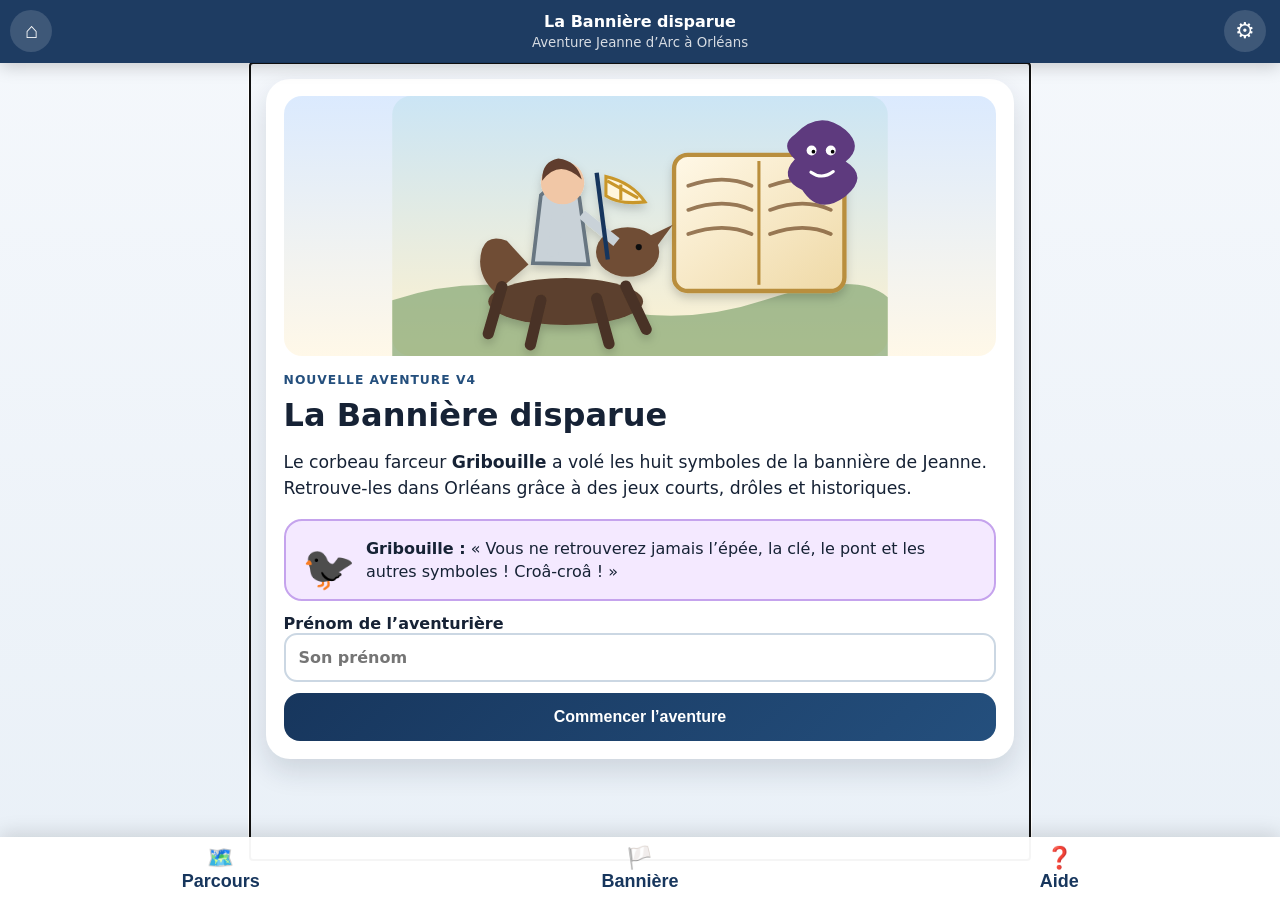
==== commit d176fe0c: "Add files via upload" ====
--- a/index.html
+++ b/index.html
@@ -4,82 +4,49 @@
   <meta charset="utf-8">
   <meta name="viewport" content="width=device-width,initial-scale=1,viewport-fit=cover">
   <meta name="theme-color" content="#17365d">
-  <meta name="description" content="Jeu d’enquête patrimoniale familial sur Jeanne d’Arc et Orléans.">
+  <meta name="description" content="Jeu de piste familial et ludique sur Jeanne d’Arc à Orléans.">
   <meta name="apple-mobile-web-app-capable" content="yes">
-  <meta name="apple-mobile-web-app-status-bar-style" content="default">
-  <meta name="apple-mobile-web-app-title" content="Huit preuves">
+  <meta name="apple-mobile-web-app-title" content="Bannière de Jeanne">
   <link rel="manifest" href="manifest.webmanifest">
   <link rel="icon" href="assets/icon-192.png">
   <link rel="apple-touch-icon" href="assets/icon-192.png">
   <link rel="stylesheet" href="styles.css">
-  <title>La Chronique des huit preuves — V3.1</title>
+  <title>La Bannière disparue — V4</title>
 </head>
 <body>
-  <a class="skip-link" href="#app">Aller au contenu</a>
-
+  <a class="skip" href="#app">Aller au jeu</a>
   <header class="topbar">
-    <button id="homeBtn" class="round-btn" type="button" aria-label="Retour à l’accueil">⌂</button>
-    <div class="topbar-title">
-      <strong>La Chronique des huit preuves</strong>
-      <small id="subtitle">Enquête Jeanne d’Arc à Orléans</small>
-    </div>
-    <button id="settingsBtn" class="round-btn" type="button" aria-label="Ouvrir les réglages">⚙</button>
+    <button id="homeBtn" class="icon-btn" aria-label="Accueil">⌂</button>
+    <div><strong>La Bannière disparue</strong><small id="subtitle">Aventure Jeanne d’Arc à Orléans</small></div>
+    <button id="settingsBtn" class="icon-btn" aria-label="Réglages">⚙</button>
   </header>
-
   <main id="app" tabindex="-1" aria-live="polite"></main>
-
-  <nav id="bottomNav" class="bottom-nav" aria-label="Navigation principale" hidden>
-    <button type="button" data-nav="map"><span aria-hidden="true">🗺️</span><small>Parcours</small></button>
-    <button type="button" data-nav="evidence"><span aria-hidden="true">🔎</span><small>Preuves</small></button>
-    <button type="button" data-nav="inventory"><span aria-hidden="true">🛡️</span><small>Collection</small></button>
-    <button type="button" data-nav="help"><span aria-hidden="true">?</span><small>Aide</small></button>
+  <nav id="nav" class="nav" hidden>
+    <button data-nav="map">🗺️<small>Parcours</small></button>
+    <button data-nav="banner">🏳️<small>Bannière</small></button>
+    <button data-nav="help">❓<small>Aide</small></button>
   </nav>
-
   <dialog id="settingsDialog">
     <form method="dialog" class="dialog-card">
-      <div class="dialog-head"><h2>Réglages</h2><button class="round-btn" value="close" aria-label="Fermer">×</button></div>
-      <label class="switch-row"><span><strong>Mode mission courte</strong><small>Une épreuve essentielle par lieu</small></span><input id="fatigueToggle" type="checkbox"></label>
-      <label class="switch-row"><span><strong>Lecture vocale</strong><small>Lecture à la demande des narrations</small></span><input id="speechToggle" type="checkbox"></label>
-      <label class="switch-row"><span><strong>Animations réduites</strong><small>Limite les mouvements décoratifs</small></span><input id="motionToggle" type="checkbox"></label>
-      <label>Contraste
-        <select id="contrastSelect">
-          <option value="normal">Normal</option>
-          <option value="high">Renforcé</option>
-        </select>
-      </label>
-      <button id="installBtn" type="button" class="secondary" hidden>Installer l’application</button>
-      <button id="adultModeBtn" type="button" class="secondary">Ouvrir le mode adulte</button>
-      <button value="close" class="primary">Terminer</button>
+      <div class="dialog-head"><h2>Réglages</h2><button value="close" class="icon-btn" aria-label="Fermer">×</button></div>
+      <label class="row"><span><strong>Mode express</strong><small>Une seule épreuve par lieu</small></span><input id="expressToggle" type="checkbox"></label>
+      <label class="row"><span><strong>Lecture vocale</strong><small>Lit les histoires à la demande</small></span><input id="speechToggle" type="checkbox"></label>
+      <label>Contraste<select id="contrastSelect"><option value="normal">Normal</option><option value="high">Renforcé</option></select></label>
+      <button id="installBtn" class="secondary" type="button" hidden>Installer l’application</button>
+      <button id="adultBtn" class="secondary" type="button">Mode adulte</button>
+      <button class="primary" value="close">Terminer</button>
     </form>
   </dialog>
-
   <dialog id="adultDialog">
     <form method="dialog" class="dialog-card">
-      <div class="dialog-head"><h2>Mode adulte</h2><button class="round-btn" value="close" aria-label="Fermer">×</button></div>
-      <p class="muted">Utilisez ces commandes uniquement en cas de fermeture, de fatigue ou de difficulté technique.</p>
-      <label>Mission à ouvrir
-        <select id="adultMissionSelect"></select>
-      </label>
-      <button id="adultOpenBtn" type="button" class="secondary">Ouvrir cette mission</button>
-      <button id="adultCompleteBtn" type="button" class="secondary">Valider cette mission</button>
-      <button id="adultFinalBtn" type="button" class="secondary">Débloquer le Tribunal final</button>
-      <button id="adultResetBtn" type="button" class="danger">Réinitialiser toute l’aventure</button>
+      <div class="dialog-head"><h2>Mode adulte</h2><button value="close" class="icon-btn">×</button></div>
+      <label>Étape<select id="adultMission"></select></label>
+      <button id="adultOpen" type="button" class="secondary">Ouvrir cette étape</button>
+      <button id="adultComplete" type="button" class="secondary">Valider cette étape</button>
+      <button id="adultReset" type="button" class="danger">Recommencer toute l’aventure</button>
       <button value="close" class="primary">Fermer</button>
     </form>
   </dialog>
-
-  <dialog id="confirmDialog">
-    <form method="dialog" class="dialog-card">
-      <h2 id="confirmTitle">Confirmation</h2>
-      <p id="confirmText"></p>
-      <div class="button-row">
-        <button value="cancel" class="secondary">Annuler</button>
-        <button id="confirmAction" value="confirm" class="danger">Confirmer</button>
-      </div>
-    </form>
-  </dialog>
-
-  <template id="toastTemplate"><div class="toast" role="status"></div></template>
   <script src="app.js" defer></script>
 </body>
 </html>
--- a/styles.css
+++ b/styles.css
@@ -1,64 +1,2 @@
-:root{
-  --navy:#17365d;--navy-2:#285a8e;--gold:#c9972b;--gold-2:#e7c665;--cream:#fff6dc;--paper:#fffdf7;
-  --ink:#231b17;--muted:#665d55;--red:#8a3030;--violet:#5e3a7e;--green:#35694d;--green-soft:#edf7f1;
-  --line:#d6c7a5;--shadow:0 14px 40px rgba(52,40,27,.15);--radius:22px;--tap:52px;
-}
-*{box-sizing:border-box}
-html{min-height:100%;background:#ead8ac;color:var(--ink);font-family:Inter,ui-sans-serif,system-ui,-apple-system,"Segoe UI",Roboto,Arial,sans-serif;line-height:1.5;scroll-behavior:smooth}
-body{margin:0;min-height:100vh;padding-bottom:86px;background:
-  radial-gradient(circle at 20% 5%,rgba(255,255,255,.72),transparent 35%),
-  repeating-linear-gradient(0deg,rgba(117,84,39,.025),rgba(117,84,39,.025) 1px,transparent 1px,transparent 5px),
-  linear-gradient(#fff6dc,#ead8ac)}
-button,input,select,textarea{font:inherit}button{cursor:pointer}button:disabled{cursor:not-allowed;opacity:.52}
-a{color:var(--navy);font-weight:750}.skip-link{position:fixed;left:-9999px;top:1rem;z-index:100;background:#fff;color:#000;padding:.8rem 1rem;border:3px solid #000;border-radius:8px}.skip-link:focus{left:1rem}
-.topbar{position:sticky;top:0;z-index:30;display:flex;align-items:center;gap:.8rem;padding:.65rem max(.8rem,env(safe-area-inset-left));background:rgba(255,253,247,.96);backdrop-filter:blur(10px);border-bottom:1px solid var(--line);box-shadow:0 4px 16px rgba(34,28,20,.07)}
-.topbar-title{flex:1;min-width:0}.topbar-title strong,.topbar-title small{display:block;overflow:hidden;text-overflow:ellipsis;white-space:nowrap}.topbar-title strong{font-family:Georgia,"Times New Roman",serif;color:var(--navy);font-size:1rem}.topbar-title small{color:var(--muted);font-size:.76rem}
-.round-btn{display:grid;place-items:center;flex:0 0 44px;width:44px;height:44px;border-radius:50%;border:1px solid var(--line);background:var(--paper);color:var(--navy);font-size:1.3rem;font-weight:900}
-.round-btn:focus-visible,.primary:focus-visible,.secondary:focus-visible,.choice:focus-visible,.tile:focus-visible,.nav-card:focus-visible{outline:4px solid rgba(40,90,142,.35);outline-offset:3px}
-main{width:min(820px,100%);margin:auto;padding:1rem}.screen{display:grid;gap:1rem}.screen-enter{animation:screenIn .32s ease-out}
-@keyframes screenIn{from{opacity:0;transform:translateY(10px)}to{opacity:1;transform:none}}
-.hero,.card,.parchment{background:var(--paper);border:1px solid var(--line);border-radius:var(--radius);box-shadow:var(--shadow)}
-.hero{overflow:hidden}.hero-visual{position:relative;background:linear-gradient(135deg,#d6ebf5,#fff0c6)}.hero-visual img{display:block;width:100%;height:auto;aspect-ratio:800/420;object-fit:cover}.hero-copy{padding:1.25rem}.hero h1,.screen-title{font-family:Georgia,"Times New Roman",serif;color:var(--navy);line-height:1.05;margin:.25rem 0 .7rem}.hero h1{font-size:clamp(2.1rem,9vw,4rem)}.screen-title{font-size:clamp(1.75rem,7vw,2.8rem)}
-.eyebrow{color:var(--red);font-size:.76rem;letter-spacing:.11em;text-transform:uppercase;font-weight:900}.lead{font-size:1.06rem}.muted{color:var(--muted)}.small{font-size:.86rem}.tiny{font-size:.76rem}.center{text-align:center}.stack{display:grid;gap:.85rem}.grid{display:grid;grid-template-columns:repeat(auto-fit,minmax(220px,1fr));gap:.85rem}.two-col{display:grid;gap:1rem}.card{padding:1rem}.card.compact{padding:.8rem}.card h2,.card h3{margin:.1rem 0 .45rem;color:var(--navy);font-family:Georgia,"Times New Roman",serif}.card p:last-child{margin-bottom:0}
-.parchment{padding:1rem;background:linear-gradient(135deg,#fffaf0,#f3dfb0);border:2px solid #c69b4a;position:relative}.parchment:before,.parchment:after{content:"";position:absolute;left:14px;right:14px;height:5px;border-top:1px solid rgba(128,89,34,.4);border-bottom:1px solid rgba(128,89,34,.25)}.parchment:before{top:9px}.parchment:after{bottom:9px}
-.primary,.secondary,.danger,.choice,.ghost,.tile,.nav-card{min-height:var(--tap);border-radius:15px;padding:.78rem 1rem;font-weight:850;border:2px solid transparent;transition:transform .15s ease,box-shadow .15s ease,border-color .15s ease,background .15s ease}
-.primary{background:linear-gradient(135deg,var(--navy),var(--navy-2));color:#fff;box-shadow:0 7px 16px rgba(23,54,93,.22)}.primary:hover:not(:disabled){transform:translateY(-1px)}.secondary{background:#fff;border-color:var(--navy);color:var(--navy)}.danger{background:#fff;border-color:var(--red);color:var(--red)}.ghost{background:transparent;border-color:var(--line);color:var(--ink)}.full{width:100%}.button-row{display:grid;grid-template-columns:repeat(2,minmax(0,1fr));gap:.7rem}.button-row.three{grid-template-columns:repeat(3,minmax(0,1fr))}
-.choice{display:flex;align-items:center;gap:.72rem;width:100%;background:#fff;border-color:var(--line);text-align:left;color:var(--ink)}.choice:hover{border-color:var(--navy-2)}.choice.selected{border-color:var(--navy);background:#edf4fb}.choice.correct{border-color:var(--green);background:var(--green-soft)}.choice.wrong{border-color:var(--red);background:#fff0ef}.choice-icon{font-size:1.45rem;flex:0 0 36px;text-align:center}.choice-copy{flex:1}.choice-copy strong,.choice-copy small{display:block}.choice-copy small{color:var(--muted);font-weight:600;margin-top:.1rem}
-.notice{padding:.85rem;border-left:5px solid var(--gold);background:#fff8e5;border-radius:10px}.notice.info{border-color:var(--navy-2);background:#edf6fb}.notice.success{border-color:var(--green);background:var(--green-soft)}.notice.warning{border-color:var(--red);background:#fff2ef}
-.character{display:grid;grid-template-columns:72px 1fr;gap:.8rem;align-items:start}.character-avatar{width:72px;height:72px;border-radius:50%;overflow:hidden;background:#efe2bf;border:3px solid var(--gold)}.character-avatar img{width:100%;height:100%;object-fit:cover}.speech-bubble{position:relative;padding:.9rem 1rem;background:#fff;border:2px solid var(--line);border-radius:18px}.speech-bubble:before{content:"";position:absolute;left:-12px;top:24px;width:20px;height:20px;background:#fff;border-left:2px solid var(--line);border-bottom:2px solid var(--line);transform:rotate(45deg)}
-.mission-hero{overflow:hidden}.mission-hero img{display:block;width:100%;aspect-ratio:800/420;object-fit:cover}.mission-hero-copy{padding:1rem}.mission-kicker{display:flex;justify-content:space-between;gap:.6rem;align-items:center}.pill{display:inline-flex;align-items:center;gap:.3rem;padding:.28rem .62rem;border-radius:999px;background:#efe2bd;color:#59401f;font-weight:850;font-size:.8rem}.pill.dark{background:var(--navy);color:#fff}.pill.success{background:#d8efe1;color:#24563d}
-.progress-shell{display:grid;gap:.3rem}.progress-label{display:flex;justify-content:space-between;font-size:.78rem;font-weight:800;color:var(--muted)}.progress{height:13px;border-radius:999px;background:#dfd4bc;overflow:hidden}.progress>span{display:block;height:100%;width:0;background:linear-gradient(90deg,var(--gold),#f4d568);transition:width .4s ease}
-.map-list{display:grid;gap:.75rem}.nav-card{display:grid;grid-template-columns:54px 1fr auto;gap:.75rem;align-items:center;width:100%;background:var(--paper);border-color:var(--line);text-align:left;color:var(--ink)}.nav-card.current{border-color:var(--gold);box-shadow:0 0 0 3px rgba(201,151,43,.16)}.nav-card.done{border-color:var(--green)}.nav-card.locked{opacity:.56}.nav-icon{display:grid;place-items:center;width:54px;height:54px;border-radius:14px;background:#efe1bd;font-size:1.7rem}.nav-copy strong,.nav-copy small{display:block}.nav-copy strong{color:var(--navy)}.nav-copy small{color:var(--muted);margin-top:.12rem}.nav-status{font-size:1.1rem}
-.bottom-nav{position:fixed;z-index:40;bottom:0;left:0;right:0;display:grid;grid-template-columns:repeat(4,1fr);padding:.35rem max(.35rem,env(safe-area-inset-left)) calc(.35rem + env(safe-area-inset-bottom));background:rgba(255,253,247,.98);border-top:1px solid var(--line);box-shadow:0 -7px 22px rgba(32,23,14,.08)}.bottom-nav button{display:grid;place-items:center;gap:.08rem;min-height:62px;border:0;background:none;color:var(--ink);border-radius:12px}.bottom-nav button.active{color:var(--navy);background:#eef4fb}.bottom-nav button>span{font-size:1.25rem;font-weight:900}.bottom-nav small{font-size:.71rem;font-weight:800}
-.seal-grid,.inventory-grid,.evidence-grid{display:grid;grid-template-columns:repeat(auto-fit,minmax(135px,1fr));gap:.75rem}.seal-card,.inventory-card,.evidence-card{min-height:140px;padding:.85rem;border:1px solid var(--line);border-radius:17px;background:var(--paper);text-align:center;display:grid;place-items:center;align-content:center;gap:.35rem}.seal-card.locked,.inventory-card.locked,.evidence-card.locked{filter:grayscale(1);opacity:.45}.seal-mark{display:grid;place-items:center;width:74px;height:74px;border-radius:50%;background:radial-gradient(circle,#ffe99d 0,#c9972b 62%,#8e641f 65%);border:4px double #fff4c6;color:#4f3516;font-size:2rem;box-shadow:0 7px 15px rgba(73,47,12,.22)}.stars{letter-spacing:.1em;color:#ba850e;font-size:1.1rem}
-.game-board{display:grid;gap:.8rem}.options-grid{display:grid;grid-template-columns:repeat(auto-fit,minmax(145px,1fr));gap:.7rem}.tile{background:#fff;border-color:var(--line);text-align:center;color:var(--ink);min-height:92px}.tile.selected{border-color:var(--navy);background:#edf4fb}.tile.correct{border-color:var(--green);background:var(--green-soft)}.tile.wrong{border-color:var(--red);background:#fff0ef}.tile .big{display:block;font-size:2rem;margin-bottom:.25rem}
-.order-list{display:grid;gap:.6rem}.order-item{display:grid;grid-template-columns:42px 1fr 86px;gap:.6rem;align-items:center;padding:.65rem;border:2px solid var(--line);border-radius:14px;background:#fff}.order-rank{display:grid;place-items:center;width:38px;height:38px;border-radius:50%;background:#efe2bd;font-weight:900}.order-controls{display:flex;gap:.35rem}.order-controls button{width:38px;height:38px;border:1px solid var(--line);border-radius:10px;background:#fff;color:var(--navy);font-weight:900}
-.sort-board{display:grid;gap:.8rem}.sort-pool{display:flex;flex-wrap:wrap;gap:.5rem;min-height:62px;padding:.7rem;border:2px dashed var(--line);border-radius:14px;background:rgba(255,255,255,.55)}.sort-card{padding:.6rem .75rem;border:2px solid var(--gold);border-radius:11px;background:#fff8df;font-weight:800;color:var(--ink)}.sort-card.active{box-shadow:0 0 0 4px rgba(40,90,142,.2);border-color:var(--navy)}.sort-zones{display:grid;gap:.7rem}.sort-zone{min-height:102px;padding:.7rem;border:2px dashed #ab9472;border-radius:15px;background:rgba(255,252,242,.8)}.sort-zone h3{font-size:1rem;margin:0 0 .5rem}.sort-zone .sort-card{display:block;width:100%;margin:.35rem 0;text-align:left}
-.match-grid{display:grid;gap:.65rem}.match-row{display:grid;grid-template-columns:minmax(0,1fr) minmax(0,1fr);gap:.6rem;align-items:center}.match-source{padding:.7rem;border-radius:12px;background:#f6e8c5;font-weight:850}.match-row select{min-height:48px;border:2px solid var(--line);border-radius:12px;background:#fff;color:var(--ink);padding:.5rem}
-.field-list{display:grid;gap:.55rem}.field-check{display:flex;gap:.7rem;align-items:center;padding:.75rem;border:2px solid var(--line);border-radius:13px;background:#fff}.field-check input{width:25px;height:25px;accent-color:var(--navy)}
-.date-track{display:grid;gap:.6rem}.date-scale{display:grid;grid-template-columns:repeat(5,1fr);gap:.35rem}.date-tick{padding:.55rem .2rem;text-align:center;border-radius:10px;background:#eee2c5;font-weight:850}.date-event{padding:.7rem;border-radius:12px;background:#fff;border:2px solid var(--line)}
-.memory-grid{display:grid;grid-template-columns:repeat(3,1fr);gap:.7rem}.memory-card{aspect-ratio:1;border:2px solid var(--line);border-radius:16px;background:linear-gradient(135deg,var(--navy),var(--navy-2));color:#fff;font-size:2rem;font-weight:900}.memory-card.revealed,.memory-card.matched{background:#fff8df;color:var(--ink);border-color:var(--gold)}
-.puzzle-grid{display:grid;grid-template-columns:repeat(3,1fr);gap:3px;max-width:420px;margin:auto;background:#4a3d31;padding:5px;border-radius:16px}.puzzle-piece{aspect-ratio:1;border:0;border-radius:5px;background:conic-gradient(from var(--rot),#285a8e 0 25%,#e8c75f 25% 45%,#8a3030 45% 65%,#cbe5f5 65% 100%);position:relative}.puzzle-piece:after{content:"✦";position:absolute;inset:0;display:grid;place-items:center;font-size:2rem;color:#fff;text-shadow:0 2px 4px #0005;transform:rotate(calc(-1 * var(--rot)))}
-.collect-grid{display:grid;grid-template-columns:repeat(auto-fit,minmax(140px,1fr));gap:.65rem}.collect-card{min-height:112px;padding:.75rem;border:2px solid var(--line);border-radius:16px;background:#fff;text-align:center;font-weight:850}.collect-card.found{background:var(--green-soft);border-color:var(--green)}.collect-card span{display:block;font-size:2rem}
-.map-board{position:relative;min-height:360px;border:3px solid #9e8253;border-radius:18px;overflow:hidden;background:linear-gradient(#e9dfbd,#f8edca)}.river{position:absolute;left:-5%;right:-5%;bottom:12%;height:65px;background:#6cb6d2;transform:rotate(-3deg);border-top:5px solid #bce6f2;border-bottom:5px solid #4d9ebd}.map-slot{position:absolute;width:94px;min-height:66px;border:2px dashed #765d39;border-radius:12px;background:rgba(255,255,255,.62);display:grid;place-items:center;text-align:center;padding:.3rem;font-size:.76rem;font-weight:850}.map-token-pool{display:flex;flex-wrap:wrap;gap:.45rem;margin-top:.7rem}.map-token{padding:.55rem .65rem;border:2px solid var(--gold);background:#fff8df;border-radius:11px;font-weight:850}.map-token.active{border-color:var(--navy);box-shadow:0 0 0 4px #285a8e2a}.map-slot.filled{border-style:solid;border-color:var(--green);background:#eaf6ee}
-.feedback{padding:.85rem;border-radius:14px;border:2px solid var(--line);background:#fff}.feedback.good{border-color:var(--green);background:var(--green-soft)}.feedback.bad{border-color:var(--red);background:#fff0ef}.feedback h3{margin:.1rem 0;color:inherit}.hint-box{padding:.8rem;border-radius:13px;background:#f2e6c7;border:2px dashed #b19055}.hint-actions{display:flex;gap:.5rem;flex-wrap:wrap}.hint-actions button{min-height:44px;padding:.55rem .8rem;border-radius:12px;border:1px solid var(--navy);background:#fff;color:var(--navy);font-weight:800}
-.reward{position:relative;overflow:hidden;text-align:center}.reward:before{content:"";position:absolute;inset:-40%;background:conic-gradient(transparent 0 20%,rgba(231,198,101,.35) 20% 35%,transparent 35% 55%,rgba(231,198,101,.35) 55% 70%,transparent 70%);animation:spin 9s linear infinite}.reward>*{position:relative}.reward-seal{display:grid;place-items:center;width:130px;height:130px;margin:.4rem auto;border-radius:50%;background:radial-gradient(circle,#fff3b3 0,#c9972b 58%,#754d13 62%);border:8px double #fff0a6;box-shadow:0 12px 30px rgba(81,54,16,.25);font-size:3.3rem;animation:sealIn .55s cubic-bezier(.2,.8,.2,1)}
-@keyframes sealIn{0%{transform:scale(.2) rotate(-20deg);opacity:0}70%{transform:scale(1.12) rotate(4deg)}100%{transform:scale(1);opacity:1}}@keyframes spin{to{transform:rotate(360deg)}}
-.brouilleur-strip{display:grid;grid-template-columns:90px 1fr;gap:.7rem;align-items:center;padding:.75rem;border-radius:16px;background:#f0e7f5;border:2px solid #8f6ca8}.brouilleur-strip img{width:90px;height:70px;object-fit:cover;object-position:center;border-radius:12px}.brouilleur-strip strong{color:#45235e}
-.score-row{display:grid;grid-template-columns:repeat(3,1fr);gap:.5rem}.score-box{padding:.7rem;border-radius:13px;background:#f7ecd1;text-align:center}.score-box strong,.score-box small{display:block}.score-box strong{font-size:1.45rem;color:var(--navy)}
-.certificate{padding:1.4rem;text-align:center;border:8px double var(--gold);background:linear-gradient(135deg,#fffdf7,#f2dfab);position:relative}.certificate h1{font-family:Georgia,"Times New Roman",serif;color:var(--navy);font-size:clamp(2rem,8vw,3.4rem)}.certificate-name{font-family:Georgia,"Times New Roman",serif;color:var(--red);font-size:clamp(2rem,10vw,4rem);margin:.3rem}.certificate-seals{display:flex;justify-content:center;gap:.25rem;flex-wrap:wrap}.certificate-seals span{font-size:1.5rem}
-.install-card{display:grid;grid-template-columns:42px 1fr;gap:.7rem;align-items:center;padding:.8rem;background:#edf4fb;border:1px solid #9ab8d1;border-radius:14px}.install-card strong,.install-card small{display:block}.install-card small{color:var(--muted)}
-dialog{border:0;border-radius:22px;padding:0;max-width:min(94vw,520px);box-shadow:0 25px 80px rgba(0,0,0,.35);background:var(--paper);color:var(--ink)}dialog::backdrop{background:rgba(18,14,11,.62);backdrop-filter:blur(3px)}.dialog-card{display:grid;gap:.95rem;padding:1.1rem;min-width:min(90vw,460px)}.dialog-head{display:flex;align-items:center;justify-content:space-between}.dialog-head h2{margin:0;color:var(--navy)}label{display:grid;gap:.35rem;font-weight:800}input,select,textarea{width:100%;min-height:48px;padding:.72rem;border:2px solid var(--line);border-radius:12px;background:#fff;color:var(--ink)}.switch-row{grid-template-columns:1fr auto;align-items:center;padding:.7rem;border:1px solid var(--line);border-radius:13px}.switch-row span strong,.switch-row span small{display:block}.switch-row span small{font-weight:600;color:var(--muted)}.switch-row input{width:27px;height:27px;min-height:0;accent-color:var(--navy)}
-.toast{position:fixed;left:50%;bottom:95px;transform:translateX(-50%);z-index:80;max-width:min(92vw,520px);padding:.85rem 1rem;border-radius:999px;background:#231b17;color:#fff;text-align:center;font-weight:800;box-shadow:0 10px 30px rgba(0,0,0,.25);animation:toastIn .2s ease-out}@keyframes toastIn{from{opacity:0;transform:translate(-50%,12px)}to{opacity:1;transform:translate(-50%,0)}}
-.hidden{display:none!important}
-body.high-contrast{--navy:#001f54;--navy-2:#003d8f;--gold:#6f5100;--cream:#fff;--paper:#fff;--ink:#000;--muted:#202020;--red:#740000;--violet:#38005c;--green:#005f2d;--line:#444;--shadow:none;background:#fff}body.high-contrast .hero-visual{background:#fff}body.high-contrast .choice,body.high-contrast .tile,body.high-contrast .nav-card{border-width:3px}
-body.reduced-motion *,body.reduced-motion *:before,body.reduced-motion *:after{animation:none!important;transition:none!important;scroll-behavior:auto!important}
-@media (min-width:720px){main{padding:1.4rem}.hero-copy,.mission-hero-copy,.card{padding:1.3rem}.two-col{grid-template-columns:1.1fr .9fr}.sort-zones{grid-template-columns:repeat(auto-fit,minmax(190px,1fr))}.topbar-title strong{font-size:1.12rem}.order-item{grid-template-columns:46px 1fr 100px}}
-@media print{body{background:#fff;padding:0}.topbar,.bottom-nav,.no-print,dialog{display:none!important}main{width:100%;padding:0}.certificate{min-height:90vh;display:grid;align-content:center;box-shadow:none;border:10px double #8a6721}.screen>*:not(.certificate){display:none!important}}
-.character-avatar{display:grid;place-items:center;font-size:2rem}
-.confetti{position:fixed;inset:0;pointer-events:none;z-index:100;overflow:hidden}.confetti i{position:absolute;top:-20px;width:11px;height:18px;border-radius:3px;background:var(--gold);animation:confettiFall 1.45s ease-in forwards}.confetti i:nth-child(3n){background:var(--navy-2)}.confetti i:nth-child(3n+1){background:var(--red)}.confetti i:nth-child(4n){border-radius:50%;background:var(--violet)}@keyframes confettiFall{0%{transform:translate(0,-20px) rotate(0);opacity:1}100%{transform:translate(var(--x),105vh) rotate(720deg);opacity:.1}}
-
-/* V3.1 — transitions guidées entre les étapes */
-.transition-card{overflow:hidden}.transition-visual{position:relative;min-height:190px;border-radius:18px;overflow:hidden;background:linear-gradient(135deg,#e8d7aa,#f8f1de);border:2px solid var(--gold)}.transition-visual img{width:100%;height:210px;object-fit:cover;display:block}.route-pulse{position:absolute;right:1rem;bottom:1rem;display:grid;place-items:center;width:54px;height:54px;border-radius:50%;background:var(--navy);color:#fff;font-size:1.7rem;box-shadow:0 8px 20px rgba(0,0,0,.25);animation:routePulse 1.8s ease-in-out infinite}.destination-details{display:grid;gap:.7rem}.destination-details>div{display:grid;grid-template-columns:42px 1fr;gap:.7rem;align-items:start;padding:.8rem;border-radius:14px;background:#f5ead0;border:1px solid #cbb47b}.destination-details span{font-size:1.55rem}.destination-details p{margin:0}.quest-clue{display:grid;grid-template-columns:46px 1fr;gap:.75rem;align-items:start;padding:1rem;border-radius:16px;background:linear-gradient(135deg,#eee4f5,#ddd0ea);border:2px solid #8f6ca8}.quest-clue>span{font-size:1.8rem}.quest-clue p{margin:.3rem 0 0}.button-link{display:flex;align-items:center;justify-content:center;text-decoration:none;min-height:50px}@keyframes routePulse{0%,100%{transform:translateX(0)}50%{transform:translateX(6px)}}
-body.reduced-motion .route-pulse{animation:none}
-@media(min-width:720px){.destination-details{grid-template-columns:1fr 1fr}.transition-visual img{height:250px}}
+:root{--blue:#17365d;--blue2:#244f7d;--gold:#f2c45a;--cream:#fffaf0;--ink:#162235;--muted:#64748b;--card:#fff;--green:#2f855a;--red:#b83232;--shadow:0 12px 28px rgba(20,35,55,.14)}
+*{box-sizing:border-box}html{background:#eef3f8}body{margin:0;font-family:system-ui,-apple-system,Segoe UI,Roboto,sans-serif;color:var(--ink);background:linear-gradient(#f5f8fc,#e9f0f7);min-height:100vh}.skip{position:absolute;left:-9999px}.skip:focus{left:1rem;top:1rem;z-index:20;background:#fff;padding:.7rem}.topbar{position:sticky;top:0;z-index:10;display:grid;grid-template-columns:46px 1fr 46px;gap:.55rem;align-items:center;padding:.65rem max(.65rem,env(safe-area-inset-left));background:rgba(23,54,93,.97);color:white;box-shadow:0 4px 16px rgba(0,0,0,.18)}.topbar div{text-align:center;line-height:1.15}.topbar strong{display:block;font-size:1rem}.topbar small{display:block;opacity:.82;margin-top:.2rem}.icon-btn{border:0;border-radius:50%;width:42px;height:42px;background:rgba(255,255,255,.14);color:inherit;font-size:1.35rem}.icon-btn:active{transform:scale(.95)}main{max-width:780px;margin:auto;padding:1rem 1rem 6.3rem}.hero,.card,.mission-card,.transition,.reward{background:var(--card);border-radius:24px;box-shadow:var(--shadow);overflow:hidden}.hero{padding:1.1rem}.hero img,.place-image{width:100%;max-height:260px;object-fit:contain;background:linear-gradient(#dbeafe,#fff8e8);border-radius:18px}.hero h1{font-size:2rem;line-height:1.05;margin:.7rem 0 .4rem}.lead{font-size:1.08rem;line-height:1.5}.speech{border:0;background:#e8f0fb;padding:.65rem .9rem;border-radius:14px;font-weight:700}.primary,.secondary,.danger{width:100%;border:0;border-radius:16px;padding:.95rem 1rem;font-weight:800;font-size:1rem;margin-top:.7rem}.primary{background:linear-gradient(135deg,var(--blue),var(--blue2));color:white}.secondary{background:#eaf1f8;color:var(--blue)}.danger{background:#fee2e2;color:#8b1d1d}.button-row{display:grid;grid-template-columns:1fr 1fr;gap:.7rem}.eyebrow{text-transform:uppercase;letter-spacing:.08em;color:var(--blue2);font-weight:900;font-size:.77rem}.story-bubble{background:#fff4ca;border:2px solid #f1cd65;border-radius:18px;padding:1rem;margin:.8rem 0;line-height:1.45;position:relative}.story-bubble.gribouille{background:#f4e9ff;border-color:#c5a3ed}.character{font-size:2.7rem;float:left;margin-right:.65rem}.progress{height:14px;background:#dfe8f1;border-radius:999px;overflow:hidden;margin:.7rem 0 1rem}.progress span{display:block;height:100%;background:linear-gradient(90deg,var(--gold),#ef8d4b);border-radius:inherit}.mission-card{padding:1rem}.mission-head{display:flex;gap:.8rem;align-items:center}.mission-icon{font-size:2.7rem}.mission-head h1{margin:.1rem 0;font-size:1.6rem}.fact{background:#eff8ff;border-left:5px solid #4c8fd7;padding:.8rem;border-radius:12px;margin:.8rem 0;line-height:1.4}.game{margin-top:1rem;padding:1rem;border-radius:20px;background:linear-gradient(#fff,#f8fbff);border:2px solid #d9e6f3}.game h2{margin:.1rem 0 .4rem;font-size:1.35rem}.options{display:grid;gap:.65rem;margin-top:.8rem}.option{border:2px solid #cbd9e6;background:white;border-radius:16px;padding:.85rem;text-align:left;font-size:1rem;font-weight:750}.option.selected{border-color:var(--blue2);background:#e7f0fb}.option.correct{border-color:#2f855a;background:#e6f7ee}.option.wrong{border-color:#c53030;background:#fff0f0}.feedback{padding:.8rem;border-radius:14px;margin-top:.8rem;font-weight:700}.feedback.ok{background:#e7f8ef;color:#185a38}.feedback.no{background:#fff4dd;color:#7a4b00}.tiles{display:grid;grid-template-columns:repeat(2,1fr);gap:.7rem;margin-top:.8rem}.tile{min-height:92px;border:2px solid #cad8e5;background:white;border-radius:17px;padding:.6rem;font-weight:800}.tile .big{font-size:2rem;display:block}.order-list{display:grid;gap:.6rem;margin-top:.8rem}.order-item{display:grid;grid-template-columns:42px 1fr 42px;align-items:center;background:white;border:2px solid #cedbe8;border-radius:15px;padding:.55rem}.order-item button{border:0;background:#e8eff7;border-radius:10px;height:36px}.drag-note{font-size:.85rem;color:var(--muted)}.match-grid{display:grid;grid-template-columns:1fr 1fr;gap:.7rem}.match-card{border:2px solid #cad8e5;background:white;border-radius:16px;padding:.8rem;min-height:80px}.match-card.active{border-color:#e3a72f;background:#fff8df}.puzzle{display:grid;grid-template-columns:repeat(3,1fr);gap:4px;max-width:330px;margin:1rem auto}.puzzle button{aspect-ratio:1;border:0;background:#c8dcf0;font-size:1.8rem;border-radius:8px}.puzzle button.empty{background:#eef3f8}.transition{padding:1rem}.transition h1{margin:.25rem 0}.address{display:flex;gap:.55rem;align-items:flex-start;background:#edf5fc;padding:.85rem;border-radius:15px;margin:.8rem 0}.clue{background:#fff3c4;border:2px dashed #d7a931;padding:1rem;border-radius:16px}.reward{padding:1.2rem;text-align:center}.reward .badge{font-size:5rem;animation:pop .65s ease}.banner-grid{display:grid;grid-template-columns:repeat(4,1fr);gap:.65rem;margin:1rem 0}.banner-slot{aspect-ratio:1;border:2px dashed #c7a149;border-radius:16px;background:#fff8dd;display:grid;place-items:center;font-size:2rem}.banner-slot.locked{filter:grayscale(1);opacity:.35}.map-list{display:grid;gap:.7rem}.map-step{display:grid;grid-template-columns:50px 1fr auto;align-items:center;background:white;border-radius:17px;padding:.7rem;box-shadow:0 6px 16px rgba(20,35,55,.08)}.map-step.locked{opacity:.5}.map-step.done{border:2px solid #d7b44a}.nav{position:fixed;bottom:0;left:0;right:0;z-index:9;display:grid;grid-template-columns:repeat(3,1fr);padding:.45rem max(.7rem,env(safe-area-inset-left)) calc(.45rem + env(safe-area-inset-bottom));background:rgba(255,255,255,.96);box-shadow:0 -4px 18px rgba(0,0,0,.13)}.nav button{border:0;background:transparent;color:var(--blue);font-size:1.35rem}.nav small{display:block;font-weight:800}.dialog-card{border:0;border-radius:22px;padding:1rem;width:min(92vw,520px)}dialog::backdrop{background:rgba(10,25,45,.55)}.dialog-head{display:flex;justify-content:space-between;align-items:center}.dialog-head .icon-btn{background:#e8eff7;color:var(--ink)}.row{display:flex;justify-content:space-between;gap:1rem;align-items:center;padding:.85rem 0;border-bottom:1px solid #e4eaf0}.row small{display:block;color:var(--muted)}label{display:block;font-weight:700;margin-top:.7rem}select,input[type=text]{width:100%;font:inherit;padding:.8rem;border:2px solid #cbd7e3;border-radius:13px;background:white}body.high{--ink:#000;--muted:#263238;background:#fff}body.high .card,body.high .hero,body.high .mission-card{border:3px solid #000}@keyframes pop{0%{transform:scale(.2) rotate(-18deg)}70%{transform:scale(1.18)}100%{transform:scale(1)}}@media(max-width:480px){main{padding:.75rem .75rem 6rem}.hero h1{font-size:1.75rem}.button-row{grid-template-columns:1fr}.tiles{grid-template-columns:1fr 1fr}.topbar strong{font-size:.94rem}}@media(prefers-reduced-motion:reduce){*{animation:none!important;scroll-behavior:auto!important}}
